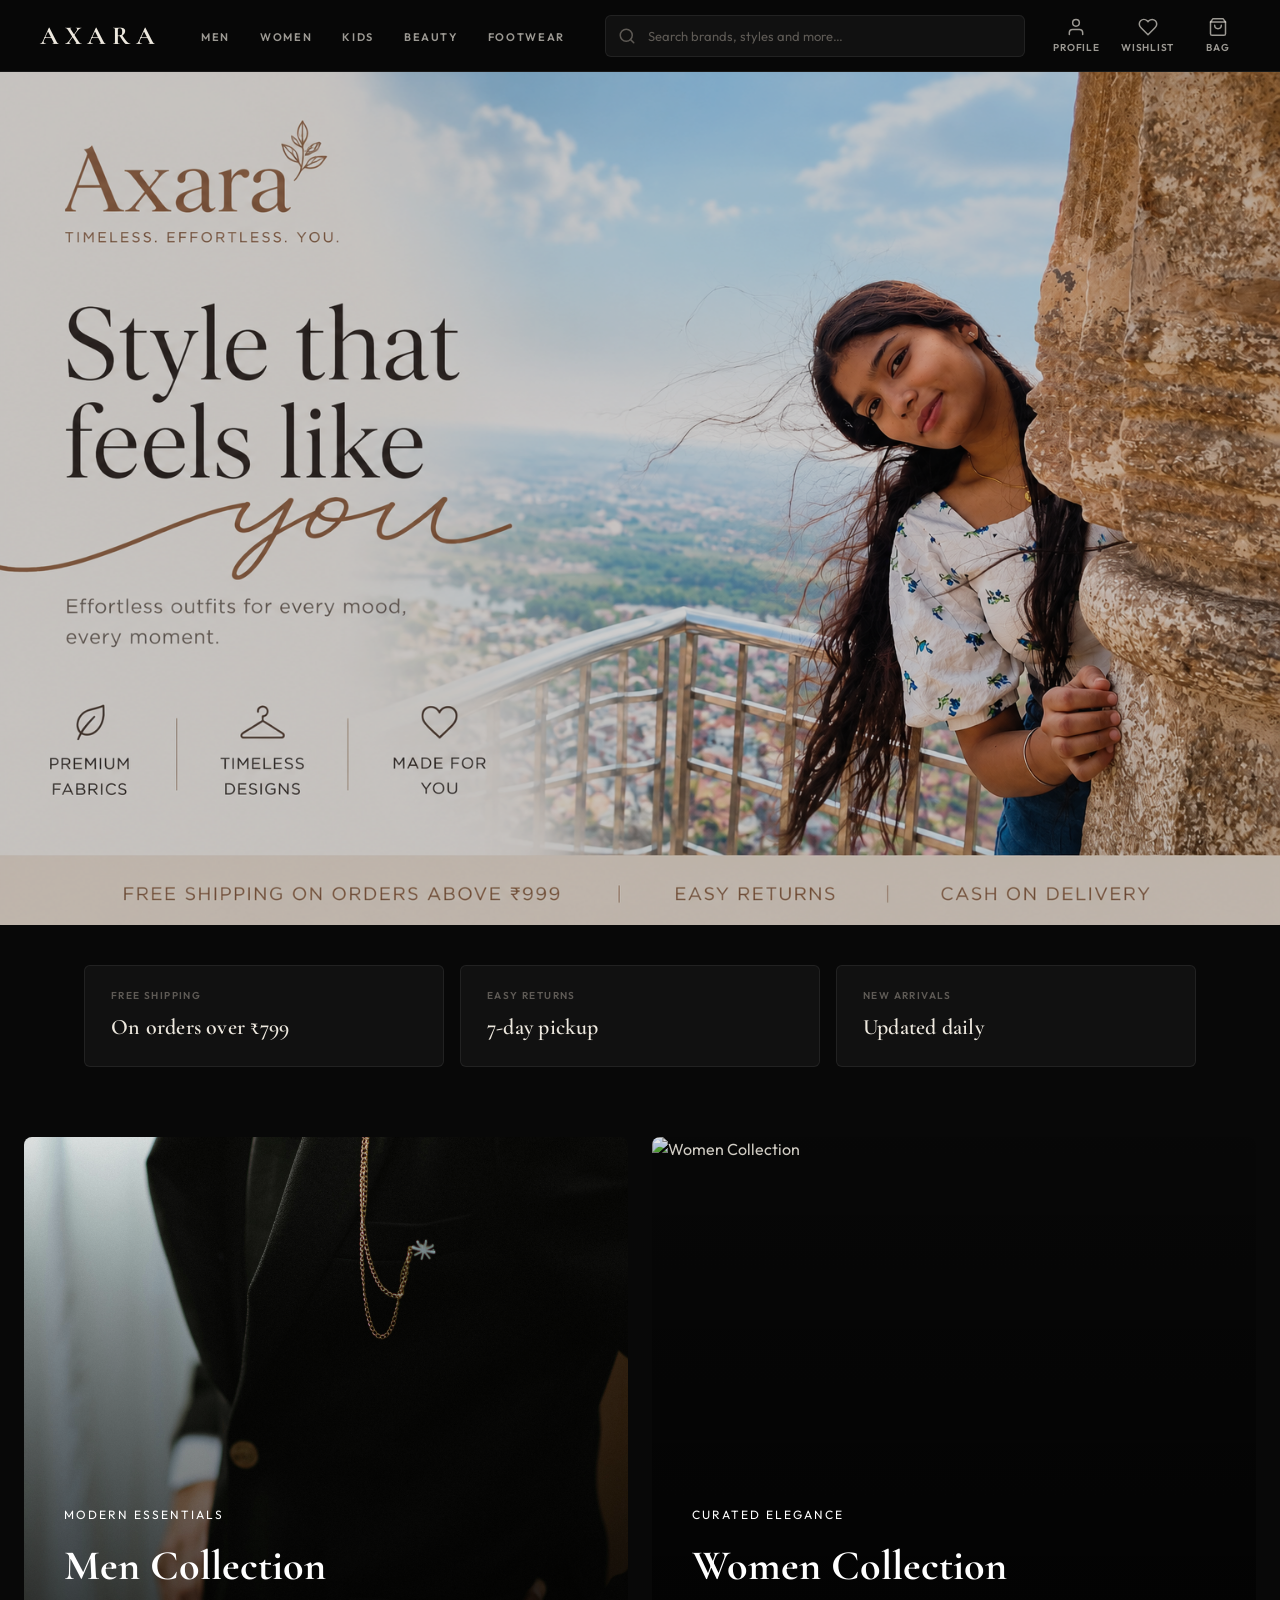
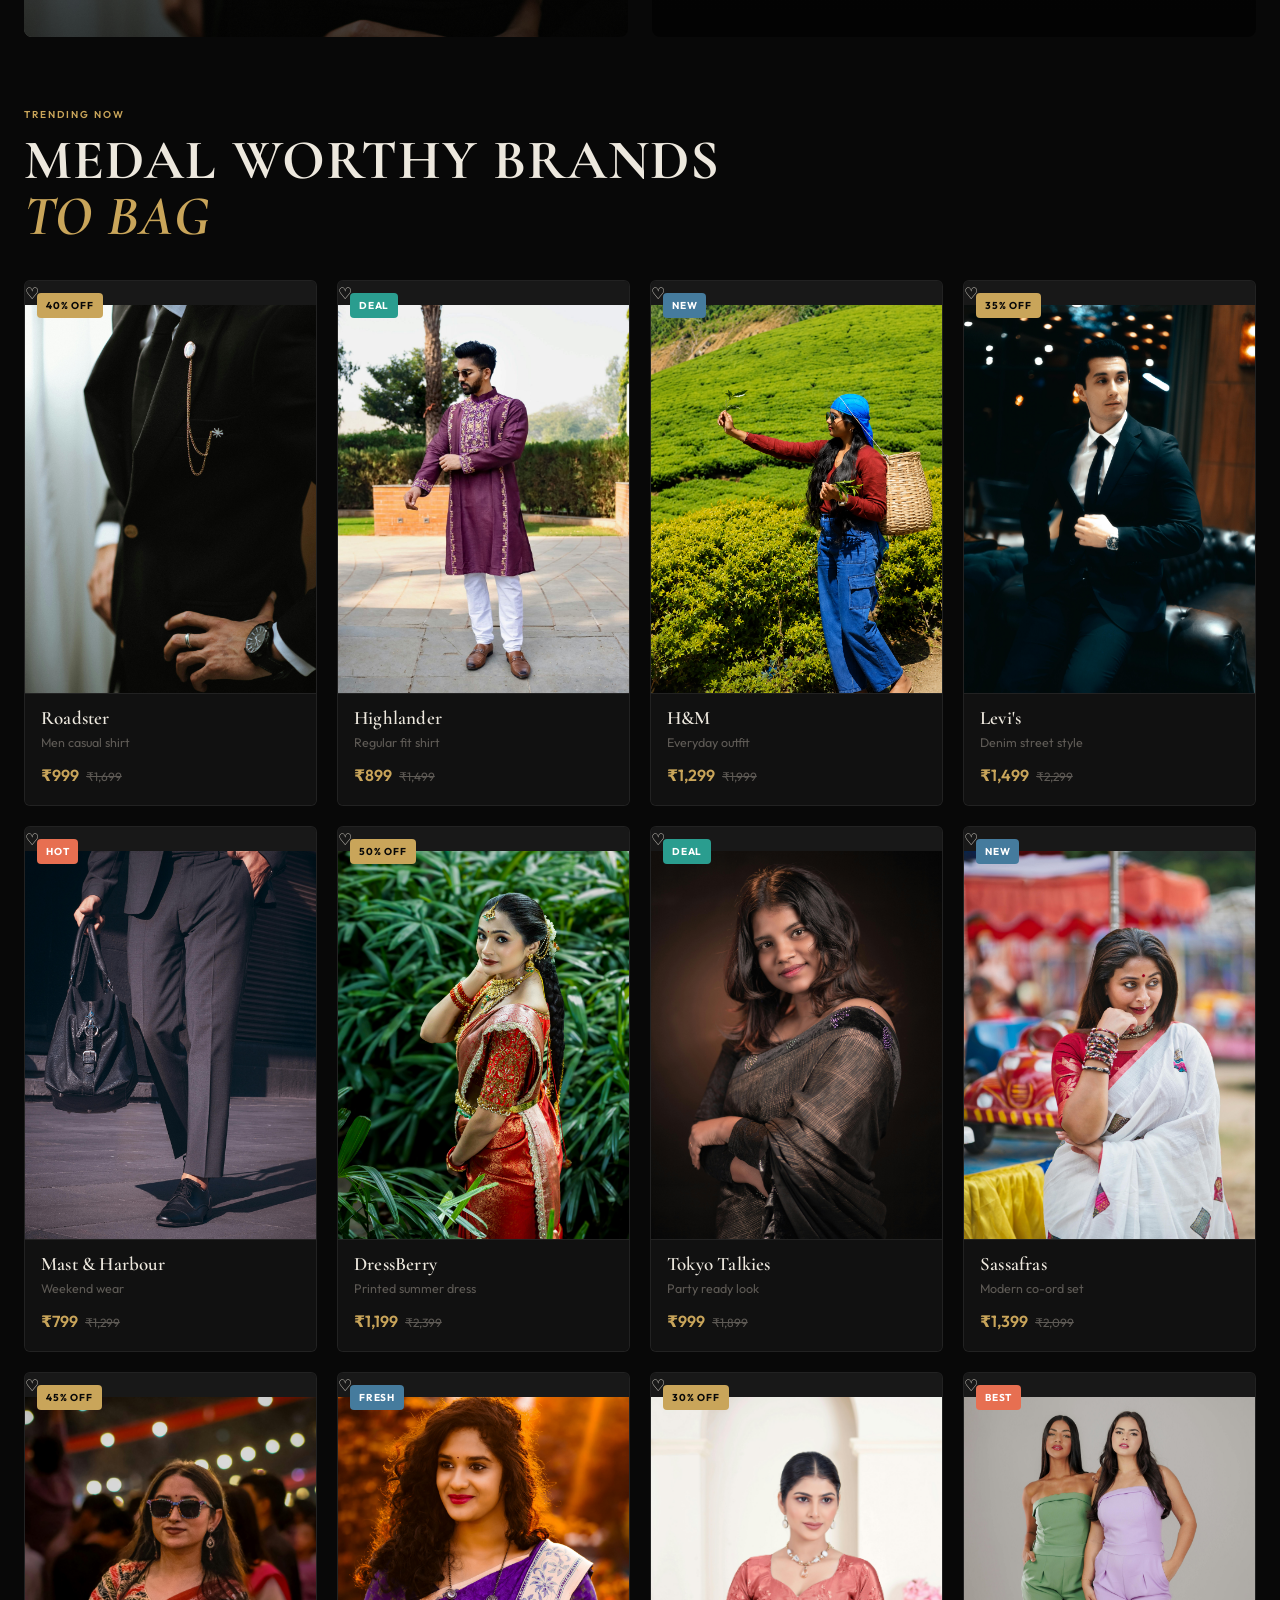
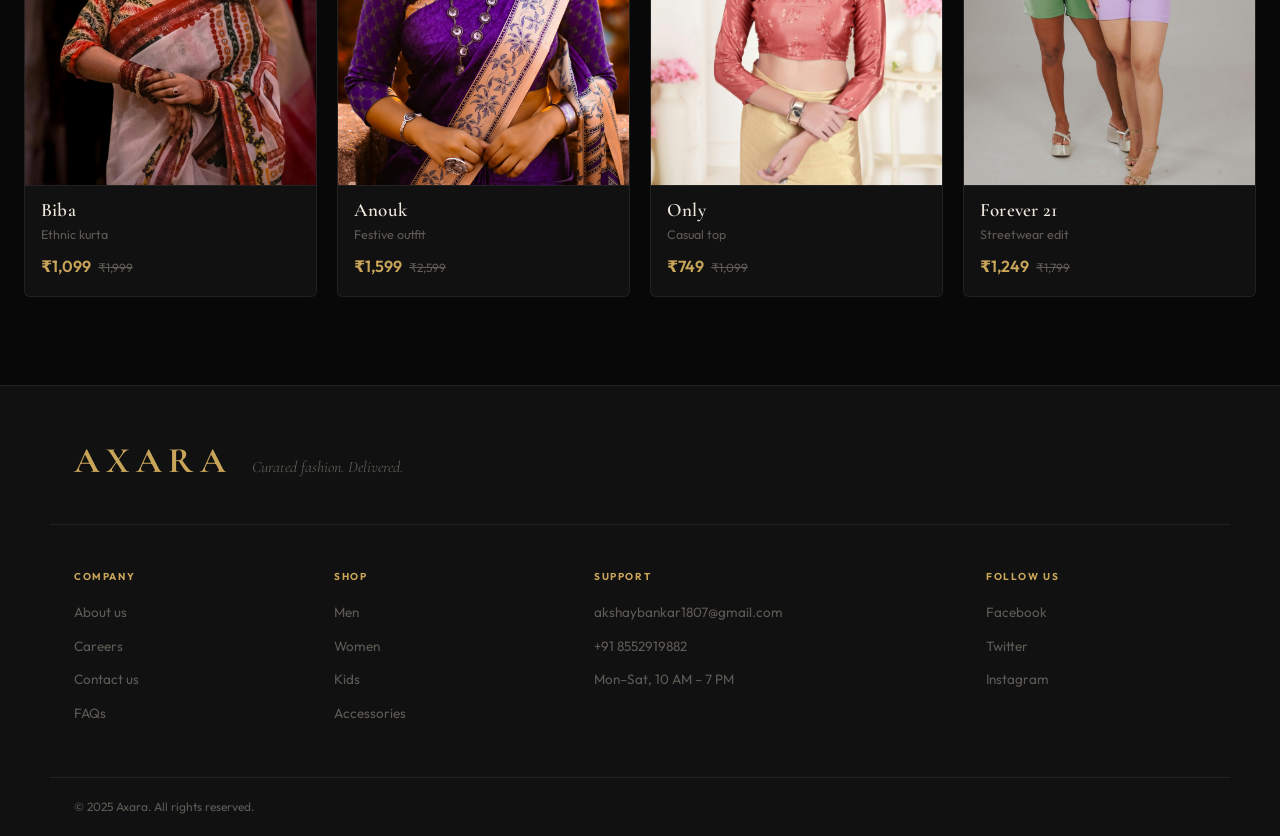
==== index.html @ 0bd146e3 "Add wishlist icon to product cards" ====
<!DOCTYPE html>
<html lang="en">
<head>
    <meta charset="UTF-8">
    <meta name="viewport" content="width=device-width, initial-scale=1.0">
    <title>Axara | Online Fashion Store</title>
    <link rel="preconnect" href="https://fonts.googleapis.com">
    <link rel="preconnect" href="https://fonts.gstatic.com" crossorigin>
    <link href="https://fonts.googleapis.com/css2?family=Cormorant+Garamond:ital,wght@0,400;0,600;0,700;1,400&family=Outfit:wght@300;400;500;600;700&display=swap" rel="stylesheet">
    <link rel="stylesheet" href="style.css">
</head>
<body>

    <header class="site-header">
        <a class="logo-link" href="#" aria-label="Axara home">
            <span class="logo-text">AXARA</span>
        </a>

        <nav class="nav-bar" aria-label="Main navigation">
            <a href="#">Men</a>
            <a href="#">Women</a>
            <a href="#">Kids</a>
            <a href="#">Beauty</a>
            <a href="#">Footwear</a>
        </nav>

        <form class="search-bar" role="search">
            <svg class="search-icon" xmlns="http://www.w3.org/2000/svg" viewBox="0 0 24 24" fill="none" stroke="currentColor" stroke-width="2" stroke-linecap="round" stroke-linejoin="round"><circle cx="11" cy="11" r="8"/><path d="m21 21-4.35-4.35"/></svg>
            <input type="search" placeholder="Search brands, styles and more…" class="search-input" aria-label="Search products">
        </form>

        <div class="action-bar" aria-label="Account actions">
            <a class="action-container" href="#">
                <svg class="action-icon" xmlns="http://www.w3.org/2000/svg" viewBox="0 0 24 24" fill="none" stroke="currentColor" stroke-width="1.8" stroke-linecap="round" stroke-linejoin="round"><path d="M20 21v-2a4 4 0 0 0-4-4H8a4 4 0 0 0-4 4v2"/><circle cx="12" cy="7" r="4"/></svg>
                <span class="action-name">Profile</span>
            </a>
            <a class="action-container" href="#">
                <svg class="action-icon" xmlns="http://www.w3.org/2000/svg" viewBox="0 0 24 24" fill="none" stroke="currentColor" stroke-width="1.8" stroke-linecap="round" stroke-linejoin="round"><path d="M20.84 4.61a5.5 5.5 0 0 0-7.78 0L12 5.67l-1.06-1.06a5.5 5.5 0 0 0-7.78 7.78l1.06 1.06L12 21.23l7.78-7.78 1.06-1.06a5.5 5.5 0 0 0 0-7.78z"/></svg>
                <span class="action-name">Wishlist</span>
            </a>
            <a class="action-container" href="#">
                <svg class="action-icon" xmlns="http://www.w3.org/2000/svg" viewBox="0 0 24 24" fill="none" stroke="currentColor" stroke-width="1.8" stroke-linecap="round" stroke-linejoin="round"><path d="M6 2 3 6v14a2 2 0 0 0 2 2h14a2 2 0 0 0 2-2V6l-3-4z"/><line x1="3" y1="6" x2="21" y2="6"/><path d="M16 10a4 4 0 0 1-8 0"/></svg>
                <span class="action-name">Bag</span>
            </a>
        </div>
    </header>

    <main>

        <section class="hero">
            <img class="banner-image" src="Assets/banner.png" alt="Axara fashion sale — new season arrivals">

        </section>

        <section class="category-strip" aria-label="Shopping highlights">
            <div class="strip-item">
                <span>Free shipping</span>
                <strong>On orders over ₹799</strong>
            </div>
            <div class="strip-item">
                <span>Easy returns</span>
                <strong>7-day pickup</strong>
            </div>
            <div class="strip-item">
                <span>New arrivals</span>
                <strong>Updated daily</strong>
            </div>
        </section>

        <section class="featured-categories">

            <div class="category-card">
                <img src="Assets/men/men-1.jpg" alt="Men Collection">

                <div class="category-content">
                    <p>Modern Essentials</p>
                    <h3>Men Collection</h3>
                </div>
            </div>

            <div class="category-card">
                <img src="Assets/women/women-10.jpg" alt="Women Collection">

                <div class="category-content">
                    <p>Curated Elegance</p>
                    <h3>Women Collection</h3>
                </div>
            </div>

        </section>
        <section class="products-section" id="products">
            <div class="section-title">
                <p class="eyebrow">Trending now</p>
                <h2>Medal Worthy Brands<br><em>To Bag</em></h2>
            </div>

            <div class="product-container">

                <article class="product-card">
                    <span class="discount-badge">40% off</span>
                    <div class="card-image-wrap">
                        <div class="wishlist-icon">
    ♡
</div>
                        <img src="Assets/men/men-1.jpg" alt="Roadster men's casual shirt">
                    </div>
                    <div class="card-overlay">
    <button>Add to Bag</button>
</div>
                    <div class="product-details">
                        <h3 class="product-brand">Roadster</h3>
                        <p class="product-name">Men casual shirt</p>
                        <p class="product-price">₹999 <span>₹1,699</span></p>
                    </div>
                </article>

                <article class="product-card">
                    <span class="discount-badge deal">Deal</span>
                    <div class="card-image-wrap">
                        <div class="wishlist-icon">
    ♡
</div>
                        <img src="Assets/men/men-2.jpg" alt="Highlander men's regular fit shirt">
                    </div>
                    <div class="card-overlay">
    <button>Add to Bag</button>
</div>
                    <div class="product-details">
                        <h3 class="product-brand">Highlander</h3>
                        <p class="product-name">Regular fit shirt</p>
                        <p class="product-price">₹899 <span>₹1,499</span></p>
                    </div>
                </article>

                <article class="product-card">
                    <span class="discount-badge new">New</span>
                    <div class="card-image-wrap">
                        <div class="wishlist-icon">
    ♡
</div>
                        <img src="Assets/women/my-women.png" alt="H&M women's everyday outfit">
                    </div>
                    <div class="card-overlay">
    <button>Add to Bag</button>
</div>
                    <div class="product-details">
                        <h3 class="product-brand">H&amp;M</h3>
                        <p class="product-name">Everyday outfit</p>
                        <p class="product-price">₹1,299 <span>₹1,999</span></p>
                    </div>
                </article>

                <article class="product-card">
                    <span class="discount-badge">35% off</span>
                    <div class="card-image-wrap">
                        <div class="wishlist-icon">
    ♡
</div>
                        <img src="Assets/men/men-4.jpg" alt="Levis men's denim style">
                    </div>
                    <div class="card-overlay">
    <button>Add to Bag</button>
</div>
                    <div class="product-details">
                        <h3 class="product-brand">Levi's</h3>
                        <p class="product-name">Denim street style</p>
                        <p class="product-price">₹1,499 <span>₹2,299</span></p>
                    </div>
                </article>

                <article class="product-card">
                    <span class="discount-badge hot">Hot</span>
                    <div class="card-image-wrap">
                        <div class="wishlist-icon">
    ♡
</div>
                        <img src="Assets/men/men-5.jpg" alt="Mast and Harbour men's weekend wear">
                    </div>
                    <div class="card-overlay">
    <button>Add to Bag</button>
</div>
                    <div class="product-details">
                        <h3 class="product-brand">Mast &amp; Harbour</h3>
                        <p class="product-name">Weekend wear</p>
                        <p class="product-price">₹799 <span>₹1,299</span></p>
                    </div>
                </article>

                <article class="product-card">
                    <span class="discount-badge">50% off</span>
                    <div class="card-image-wrap">
                        <div class="wishlist-icon">
    ♡
</div>
                        <img src="Assets/women/women-1.jpg" alt="DressBerry women's printed dress">
                    </div>
                    <div class="card-overlay">
    <button>Add to Bag</button>
</div>
                    <div class="product-details">
                        <h3 class="product-brand">DressBerry</h3>
                        <p class="product-name">Printed summer dress</p>
                        <p class="product-price">₹1,199 <span>₹2,399</span></p>
                    </div>
                </article>

                <article class="product-card">
                    <span class="discount-badge deal">Deal</span>
                    <div class="card-image-wrap">
                        <div class="wishlist-icon">
    ♡
</div>
                        <img src="Assets/women/women-8.jpg" alt="Tokyo Talkies women's party look">
                    </div>
                    <div class="card-overlay">
    <button>Add to Bag</button>
</div>
                    <div class="product-details">
                        <h3 class="product-brand">Tokyo Talkies</h3>
                        <p class="product-name">Party ready look</p>
                        <p class="product-price">₹999 <span>₹1,899</span></p>
                    </div>
                </article>

                <article class="product-card">
                    <span class="discount-badge new">New</span>
                    <div class="card-image-wrap">
                        <div class="wishlist-icon">
    ♡
</div>
                        <img src="Assets/women/women-3.jpg" alt="Sassafras women's co-ord set">
                    </div>
                    <div class="card-overlay">
    <button>Add to Bag</button>
</div>
                    <div class="product-details">
                        <h3 class="product-brand">Sassafras</h3>
                        <p class="product-name">Modern co-ord set</p>
                        <p class="product-price">₹1,399 <span>₹2,099</span></p>
                    </div>
                </article>

                <article class="product-card">
                    <span class="discount-badge">45% off</span>
                    <div class="card-image-wrap">
                        <div class="wishlist-icon">
    ♡
</div>
                        <img src="Assets/women/women-4.jpg" alt="Biba women's ethnic kurta">
                    </div>
                    <div class="card-overlay">
    <button>Add to Bag</button>
</div>
                    <div class="product-details">
                        <h3 class="product-brand">Biba</h3>
                        <p class="product-name">Ethnic kurta</p>
                        <p class="product-price">₹1,099 <span>₹1,999</span></p>
                    </div>
                </article>

                <article class="product-card">
                    <span class="discount-badge new">Fresh</span>
                    <div class="card-image-wrap">
                        <div class="wishlist-icon">
    ♡
</div>
                        <img src="Assets/women/women-5.jpg" alt="Anouk women's festive outfit">
                    </div>
                    <div class="card-overlay">
    <button>Add to Bag</button>
</div>
                    <div class="product-details">
                        <h3 class="product-brand">Anouk</h3>
                        <p class="product-name">Festive outfit</p>
                        <p class="product-price">₹1,599 <span>₹2,599</span></p>
                    </div>
                </article>

                <article class="product-card">
                    <span class="discount-badge">30% off</span>
                    <div class="card-image-wrap">
                        <div class="wishlist-icon">
    ♡
</div>
                        <img src="Assets/women/women-6.jpg" alt="Only women's casual top">
                    </div>
                    <div class="card-overlay">
    <button>Add to Bag</button>
</div>
                    <div class="product-details">
                        <h3 class="product-brand">Only</h3>
                        <p class="product-name">Casual top</p>
                        <p class="product-price">₹749 <span>₹1,099</span></p>
                    </div>
                </article>

                <article class="product-card">
                    <span class="discount-badge hot">Best</span>
                    <div class="card-image-wrap">
                        <div class="wishlist-icon">
    ♡
</div>
                        <img src="Assets/women/women-7.jpg" alt="Forever 21 women's streetwear">
                    </div>
                    <div class="card-overlay">
    <button>Add to Bag</button>
</div>
                    <div class="product-details">
                        <h3 class="product-brand">Forever 21</h3>
                        <p class="product-name">Streetwear edit</p>
                        <p class="product-price">₹1,249 <span>₹1,799</span></p>
                    </div>
                </article>

            </div>
        </section>

    </main>

    <footer>
        <div class="footer-top">
            <span class="footer-brand">AXARA</span>
            <p>Curated fashion. Delivered.</p>
        </div>
        <div class="footer-container">
            <div class="footer-column">
                <h3>Company</h3>
                <a href="#">About us</a>
                <a href="#">Careers</a>
                <a href="#">Contact us</a>
                <a href="#">FAQs</a>
            </div>
            <div class="footer-column">
                <h3>Shop</h3>
                <a href="#">Men</a>
                <a href="#">Women</a>
                <a href="#">Kids</a>
                <a href="#">Accessories</a>
            </div>
            <div class="footer-column">
                <h3>Support</h3>
                <p>akshaybankar1807@gmail.com</p>
                <p>+91 8552919882</p>
                <p>Mon–Sat, 10 AM – 7 PM</p>
            </div>
            <div class="footer-column">
                <h3>Follow Us</h3>
                <a href="#">Facebook</a>
                <a href="#">Twitter</a>
                <a href="#">Instagram</a>
            </div>
        </div>
        <div class="footer-bottom">
            <p>© 2025 Axara. All rights reserved.</p>
        </div>
    </footer>

</body>
</html>
---- style.css ----
/* ── Fonts ─────────────────────────────────────── */
@import url('https://fonts.googleapis.com/css2?family=Cormorant+Garamond:ital,wght@0,400;0,600;0,700;1,400;1,600&family=Outfit:wght@300;400;500;600;700&display=swap');

/* ── Reset ─────────────────────────────────────── */
*, *::before, *::after {
    margin: 0;
    padding: 0;
    box-sizing: border-box;
}

html { scroll-behavior: smooth; }

/* ── Design Tokens ─────────────────────────────── */
:root {
    --bg:           #080808;
    --surface:      #111111;
    --surface-2:    #181818;
    --surface-3:    #222222;
    --border:       rgba(255, 255, 255, 0.07);
    --border-hover: rgba(201, 165, 90, 0.38);

    --gold:         #c9a55a;
    --gold-light:   #dfc07e;
    --gold-bg:      rgba(201, 165, 90, 0.10);

    --cream:        #ede8de;
    --cream-dim:    rgba(237, 232, 222, 0.65);
    --muted:        #5e5a55;

    --accent:       #e8365d;
    --accent-deal:  #2a9d8f;
    --accent-new:   #457b9d;
    --accent-hot:   #e76f51;

    --radius:       6px;
    --radius-sm:    4px;
    --tx:           0.28s cubic-bezier(0.4, 0, 0.2, 1);
    --tx-slow:      0.5s cubic-bezier(0.4, 0, 0.2, 1);

    --ff-display:   'Cormorant Garamond', Georgia, serif;
    --ff-body:      'Outfit', system-ui, sans-serif;
}

/* ── Base ──────────────────────────────────────── */
body {
    font-family: var(--ff-body);
    background: var(--bg);
    color: var(--cream);
    line-height: 1.5;
    -webkit-font-smoothing: antialiased;
    -moz-osx-font-smoothing: grayscale;
}

a {
    color: inherit;
    text-decoration: none;
}

img {
    display: block;
    max-width: 100%;
}

/* ── Header ────────────────────────────────────── */
.site-header {
    position: sticky;
    top: 0;
    z-index: 100;
    display: grid;
    grid-template-columns: auto minmax(300px, 1fr) minmax(240px, 420px) auto;
    align-items: center;
    gap: 28px;
    min-height: 72px;
    padding: 0 40px;
    background: rgba(8, 8, 8, 0.92);
    border-bottom: 1px solid var(--border);
    backdrop-filter: blur(16px);
    -webkit-backdrop-filter: blur(16px);
}

/* Logo — wordmark */
.logo-link {
    display: inline-flex;
    align-items: center;
    text-decoration: none;
}

.logo-text {
    font-family: var(--ff-display);
    font-size: 26px;
    font-weight: 700;
    letter-spacing: 0.22em;
    color: var(--cream);
    transition: color var(--tx);
}

.logo-link:hover .logo-text { color: var(--gold); }

/* Nav */
.nav-bar {
    display: flex;
    align-items: center;
    justify-content: center;
    gap: 30px;
}

.nav-bar a {
    position: relative;
    padding: 26px 0 22px;
    font-family: var(--ff-body);
    font-size: 11px;
    font-weight: 600;
    letter-spacing: 0.15em;
    text-transform: uppercase;
    color: var(--cream-dim);
    transition: color var(--tx);
}

.nav-bar a:hover { color: var(--cream); }

.nav-bar a::after {
    content: '';
    position: absolute;
    left: 0;
    right: 0;
    bottom: 0;
    height: 2px;
    background: var(--gold);
    border-radius: 2px;
    transform: scaleX(0);
    transform-origin: center;
    transition: transform var(--tx);
}

.nav-bar a:hover::after { transform: scaleX(1); }

/* Search */
.search-bar {
    display: flex;
    align-items: center;
    height: 42px;
    background: var(--surface);
    border: 1px solid var(--border);
    border-radius: var(--radius);
    transition: border-color var(--tx), background var(--tx);
    overflow: hidden;
}

.search-bar:focus-within {
    border-color: var(--gold);
    background: var(--surface-2);
}

.search-icon {
    width: 42px;
    height: 42px;
    padding: 12px;
    color: var(--muted);
    flex-shrink: 0;
    transition: color var(--tx);
}

.search-bar:focus-within .search-icon { color: var(--gold); }

.search-input {
    flex: 1;
    min-width: 0;
    height: 100%;
    border: 0;
    outline: 0;
    background: transparent;
    color: var(--cream);
    font-family: var(--ff-body);
    font-size: 13px;
    font-weight: 400;
    padding-right: 14px;
}

.search-input::placeholder { color: var(--muted); }

/* Action bar */
.action-bar {
    display: flex;
    align-items: center;
    gap: 22px;
}

.action-container {
    display: flex;
    flex-direction: column;
    align-items: center;
    gap: 3px;
    font-size: 10px;
    font-weight: 600;
    letter-spacing: 0.07em;
    text-transform: uppercase;
    color: var(--cream-dim);
    transition: color var(--tx);
    cursor: pointer;
    min-width: 44px;
}

.action-container:hover { color: var(--gold); }

.action-icon {
    width: 20px;
    height: 20px;
    color: inherit;
    transition: color var(--tx);
    flex-shrink: 0;
}

/* ── Hero ──────────────────────────────────────── */
.hero {
    position: relative;
    min-height: 500px;
    overflow: hidden;
    background: var(--surface);
}

.banner-image {
    width: 100%;
    min-height: 500px;
    display: block;
    object-fit: cover;
    opacity: 0.8;
}

.hero-overlay {
    position: absolute;
    inset: 0;
    display: flex;
    flex-direction: column;
    justify-content: center;
    padding: 0 80px;
    background: linear-gradient(
        105deg,
        rgba(8, 8, 8, 0.72) 0%,
        rgba(8, 8, 8, 0.35) 55%,
        transparent 100%
    );
}

.hero-eyebrow {
    font-size: 11px;
    font-weight: 600;
    letter-spacing: 0.22em;
    text-transform: uppercase;
    color: var(--gold);
    margin-bottom: 14px;
}

.hero-title {
    font-family: var(--ff-display);
    font-size: clamp(52px, 8vw, 96px);
    font-weight: 700;
    font-style: italic;
    color: var(--cream);
    line-height: 0.95;
    letter-spacing: -0.01em;
    margin-bottom: 32px;
}

.hero-cta {
    display: inline-flex;
    align-items: center;
    gap: 10px;
    padding: 14px 28px;
    background: var(--gold);
    color: #080808;
    font-family: var(--ff-body);
    font-size: 11px;
    font-weight: 700;
    letter-spacing: 0.14em;
    text-transform: uppercase;
    border-radius: var(--radius-sm);
    width: fit-content;
    transition: background var(--tx), transform var(--tx);
}

.hero-cta:hover {
    background: var(--gold-light);
    transform: translateX(4px);
}

.hero-cta::after {
    content: '→';
    font-size: 14px;
}

/* ── Category Strip ─────────────────────────────── */
.category-strip {
    display: grid;
    grid-template-columns: repeat(3, 1fr);
    gap: 16px;
    max-width: 1160px;
    margin: 40px auto 0;
    padding: 0 24px;
}

.strip-item {
    padding: 22px 26px;
    background: var(--surface);
    border: 1px solid var(--border);
    border-radius: var(--radius);
    transition: border-color var(--tx), background var(--tx);
    cursor: default;
}

.strip-item:hover {
    border-color: var(--border-hover);
    background: var(--surface-2);
}

.category-strip span {
    display: block;
    font-size: 10px;
    font-weight: 600;
    letter-spacing: 0.14em;
    text-transform: uppercase;
    color: var(--muted);
    margin-bottom: 8px;
}

.category-strip strong {
    display: block;
    font-family: var(--ff-display);
    font-size: 22px;
    font-weight: 600;
    color: var(--cream);
    letter-spacing: 0.01em;
}

/* ── Products Section ───────────────────────────── */
.products-section {
    max-width: 1280px;
    margin: 64px auto 88px;
    padding: 0 24px;
}

.section-title { margin-bottom: 36px; }

.eyebrow {
    font-size: 10px;
    font-weight: 600;
    letter-spacing: 0.2em;
    text-transform: uppercase;
    color: var(--gold);
}

.section-title h2 {
    margin-top: 10px;
    font-family: var(--ff-display);
    font-size: clamp(34px, 4.5vw, 56px);
    font-weight: 700;
    color: var(--cream);
    letter-spacing: 0.02em;
    line-height: 1.0;
    text-transform: uppercase;
}

.section-title h2 em {
    font-style: italic;
    color: var(--gold);
}

/* ── Product Grid ───────────────────────────────── */
.product-container {
    display: grid;
    grid-template-columns: repeat(auto-fit, minmax(260px, 1fr));
    gap: 20px;
}

/* ── Product Card ───────────────────────────────── */
.product-card {
    position: relative;
    background: var(--surface);
    border: 1px solid var(--border);
    border-radius: var(--radius);
    overflow: hidden;
    cursor: pointer;
    transition: transform var(--tx), border-color var(--tx), box-shadow var(--tx);
    animation: cardReveal 0.55s ease both;
}

.product-card:nth-child(1)  { animation-delay: 0.04s; }
.product-card:nth-child(2)  { animation-delay: 0.09s; }
.product-card:nth-child(3)  { animation-delay: 0.14s; }
.product-card:nth-child(4)  { animation-delay: 0.19s; }
.product-card:nth-child(5)  { animation-delay: 0.24s; }
.product-card:nth-child(6)  { animation-delay: 0.29s; }
.product-card:nth-child(7)  { animation-delay: 0.34s; }
.product-card:nth-child(8)  { animation-delay: 0.39s; }
.product-card:nth-child(9)  { animation-delay: 0.44s; }
.product-card:nth-child(10) { animation-delay: 0.49s; }
.product-card:nth-child(11) { animation-delay: 0.54s; }
.product-card:nth-child(12) { animation-delay: 0.59s; }

@keyframes cardReveal {
    from { opacity: 0; transform: translateY(22px); }
    to   { opacity: 1; transform: translateY(0); }
}

.product-card:hover {
    transform: translateY(-7px);
    border-color: var(--border-hover);
    box-shadow:
        0 22px 52px rgba(0, 0, 0, 0.6),
        0 0 0 1px rgba(201, 165, 90, 0.14);
}

/* Image wrapper */
.card-image-wrap {
    overflow: hidden;
    background: var(--surface-2);
}

.product-card img {
    width: 100%;
    aspect-ratio: 3 / 4;
    object-fit: cover;
    display: block;
    background: var(--surface-2);
    transition: transform var(--tx-slow);
}

.product-card:hover img { transform: scale(1.05); }

/* Discount badge */
.discount-badge {
    position: absolute;
    top: 12px;
    left: 12px;
    z-index: 2;
    padding: 5px 9px;
    background: var(--gold);
    color: #080808;
    border-radius: var(--radius-sm);
    font-family: var(--ff-body);
    font-size: 10px;
    font-weight: 700;
    letter-spacing: 0.08em;
    text-transform: uppercase;
}

.discount-badge.deal { background: var(--accent-deal); color: #fff; }
.discount-badge.new  { background: var(--accent-new);  color: #fff; }
.discount-badge.hot  { background: var(--accent-hot);  color: #fff; }

/* Product details */
.product-details {
    padding: 14px 16px 18px;
    background: var(--surface);
    border-top: 1px solid var(--border);
}

.product-brand {
    font-family: var(--ff-display);
    font-size: 19px;
    font-weight: 600;
    color: var(--cream);
    letter-spacing: 0.01em;
    line-height: 1.1;
}

.product-name {
    margin-top: 4px;
    font-size: 12.5px;
    font-weight: 400;
    color: var(--muted);
    white-space: nowrap;
    overflow: hidden;
    text-overflow: ellipsis;
}

.product-price {
    margin-top: 11px;
    font-size: 16px;
    font-weight: 600;
    color: var(--gold);
    display: flex;
    align-items: baseline;
    gap: 7px;
}

.product-price span {
    font-size: 12px;
    font-weight: 400;
    color: var(--muted);
    text-decoration: line-through;
}

/* ── Footer ─────────────────────────────────────── */
footer {
    background: var(--surface);
    border-top: 1px solid var(--border);
}

.footer-top {
    max-width: 1180px;
    margin: 0 auto;
    padding: 48px 24px 0;
    display: flex;
    align-items: baseline;
    gap: 20px;
    border-bottom: 1px solid var(--border);
    padding-bottom: 36px;
}

.footer-brand {
    font-family: var(--ff-display);
    font-size: 36px;
    font-weight: 700;
    letter-spacing: 0.18em;
    color: var(--gold);
}

.footer-top p {
    font-size: 13px;
    color: var(--muted);
    font-style: italic;
    font-family: var(--ff-display);
    font-size: 16px;
}

.footer-container {
    display: grid;
    grid-template-columns: 1fr 1fr 1.6fr 1fr;
    gap: 40px;
    max-width: 1180px;
    margin: 0 auto;
    padding: 44px 24px 52px;
}

.footer-column {
    display: flex;
    flex-direction: column;
    gap: 12px;
}

.footer-column h3 {
    margin-bottom: 6px;
    font-family: var(--ff-body);
    font-size: 10px;
    font-weight: 700;
    letter-spacing: 0.16em;
    text-transform: uppercase;
    color: var(--gold);
}

.footer-column a,
.footer-column p {
    font-size: 13.5px;
    color: var(--muted);
    line-height: 1.6;
    transition: color var(--tx);
}

.footer-column a:hover { color: var(--cream); }

.footer-bottom {
    max-width: 1180px;
    margin: 0 auto;
    padding: 20px 24px;
    border-top: 1px solid var(--border);
    display: flex;
    align-items: center;
    justify-content: space-between;
}

.footer-bottom p {
    font-size: 12px;
    color: var(--muted);
}

/* ── Responsive ─────────────────────────────────── */
@media (max-width: 1100px) {
    .site-header {
        grid-template-columns: auto 1fr auto;
        gap: 16px;
        padding: 10px 24px;
    }

    .nav-bar {
        order: 4;
        grid-column: 1 / -1;
        justify-content: flex-start;
        gap: 22px;
        overflow-x: auto;
        padding-bottom: 6px;
        scrollbar-width: none;
    }

    .nav-bar::-webkit-scrollbar { display: none; }

    .nav-bar a {
        padding: 10px 0 14px;
        white-space: nowrap;
    }

    .search-bar { grid-column: 2; }

    .product-container {
        grid-template-columns: repeat(3, minmax(0, 1fr));
    }
}

@media (max-width: 760px) {
    .site-header {
        grid-template-columns: auto auto;
        min-height: auto;
        padding: 12px 16px;
    }

    .logo-text { font-size: 22px; }

    .search-bar {
        order: 3;
        grid-column: 1 / -1;
    }

    .action-bar {
        justify-content: flex-end;
        gap: 16px;
    }

    .hero, .banner-image { min-height: 420px; }

    .hero-overlay { padding: 0 32px; }

    .category-strip {
        grid-template-columns: 1fr;
        margin-top: 24px;
        padding: 0 16px;
    }

    .products-section {
        margin-top: 46px;
        padding: 0 16px;
    }

    .product-container {
        grid-template-columns: repeat(2, minmax(0, 1fr));
        gap: 14px 12px;
    }

    .footer-top { padding: 32px 16px 28px; flex-direction: column; gap: 6px; }
    .footer-container { grid-template-columns: 1fr 1fr; padding: 32px 16px; }
    .footer-bottom { padding: 16px; }
}

@media (max-width: 460px) {
    .action-name { display: none; }

    .hero-title { font-size: 48px; }

    .product-container {
        grid-template-columns: 1fr;
    }

    .footer-container {
        grid-template-columns: 1fr;
    }
}

.featured-categories{
    max-width: 1280px;
    margin: 70px auto;
    padding: 0 24px;

    display: grid;
    grid-template-columns: 1fr 1fr;
    gap: 24px;
}

.category-card{
    position: relative;
    overflow: hidden;
    border-radius: 8px;
    cursor: pointer;
}

.category-card img{
    width: 100%;
    height: 500px;
    object-fit: cover;

    transition: transform 0.5s ease;
}

.category-card::after{
    content: "";

    position: absolute;
    inset: 0;

    background:
    linear-gradient(
        to top,
        rgba(0,0,0,0.65),
        rgba(0,0,0,0.1)
    );
}

.category-card:hover img{
    transform: scale(1.05);
}

.category-content{
    position: absolute;
    bottom: 40px;
    left: 40px;
    z-index: 2;
    color: white;
}

.category-content p{
    font-size: 12px;
    letter-spacing: 2px;
    text-transform: uppercase;
}

.category-content h3{
    font-size: 42px;
    margin-top: 10px;

    font-family: var(--ff-display);
}

.card-overlay{
    position: absolute;
    left: 16px;
    right: 16px;
    bottom: 110px;

    opacity: 0;
    transform: translateY(20px);

    transition: 0.3s ease;
}

.product-card:hover .card-overlay{
    opacity: 1;
    transform: translateY(0);
}

.card-overlay button{
    width: 100%;

    padding: 12px;

    border: none;
    border-radius: 4px;

    background-color: var(--gold);
    color: black;

    font-weight: 600;
    cursor: pointer;
}
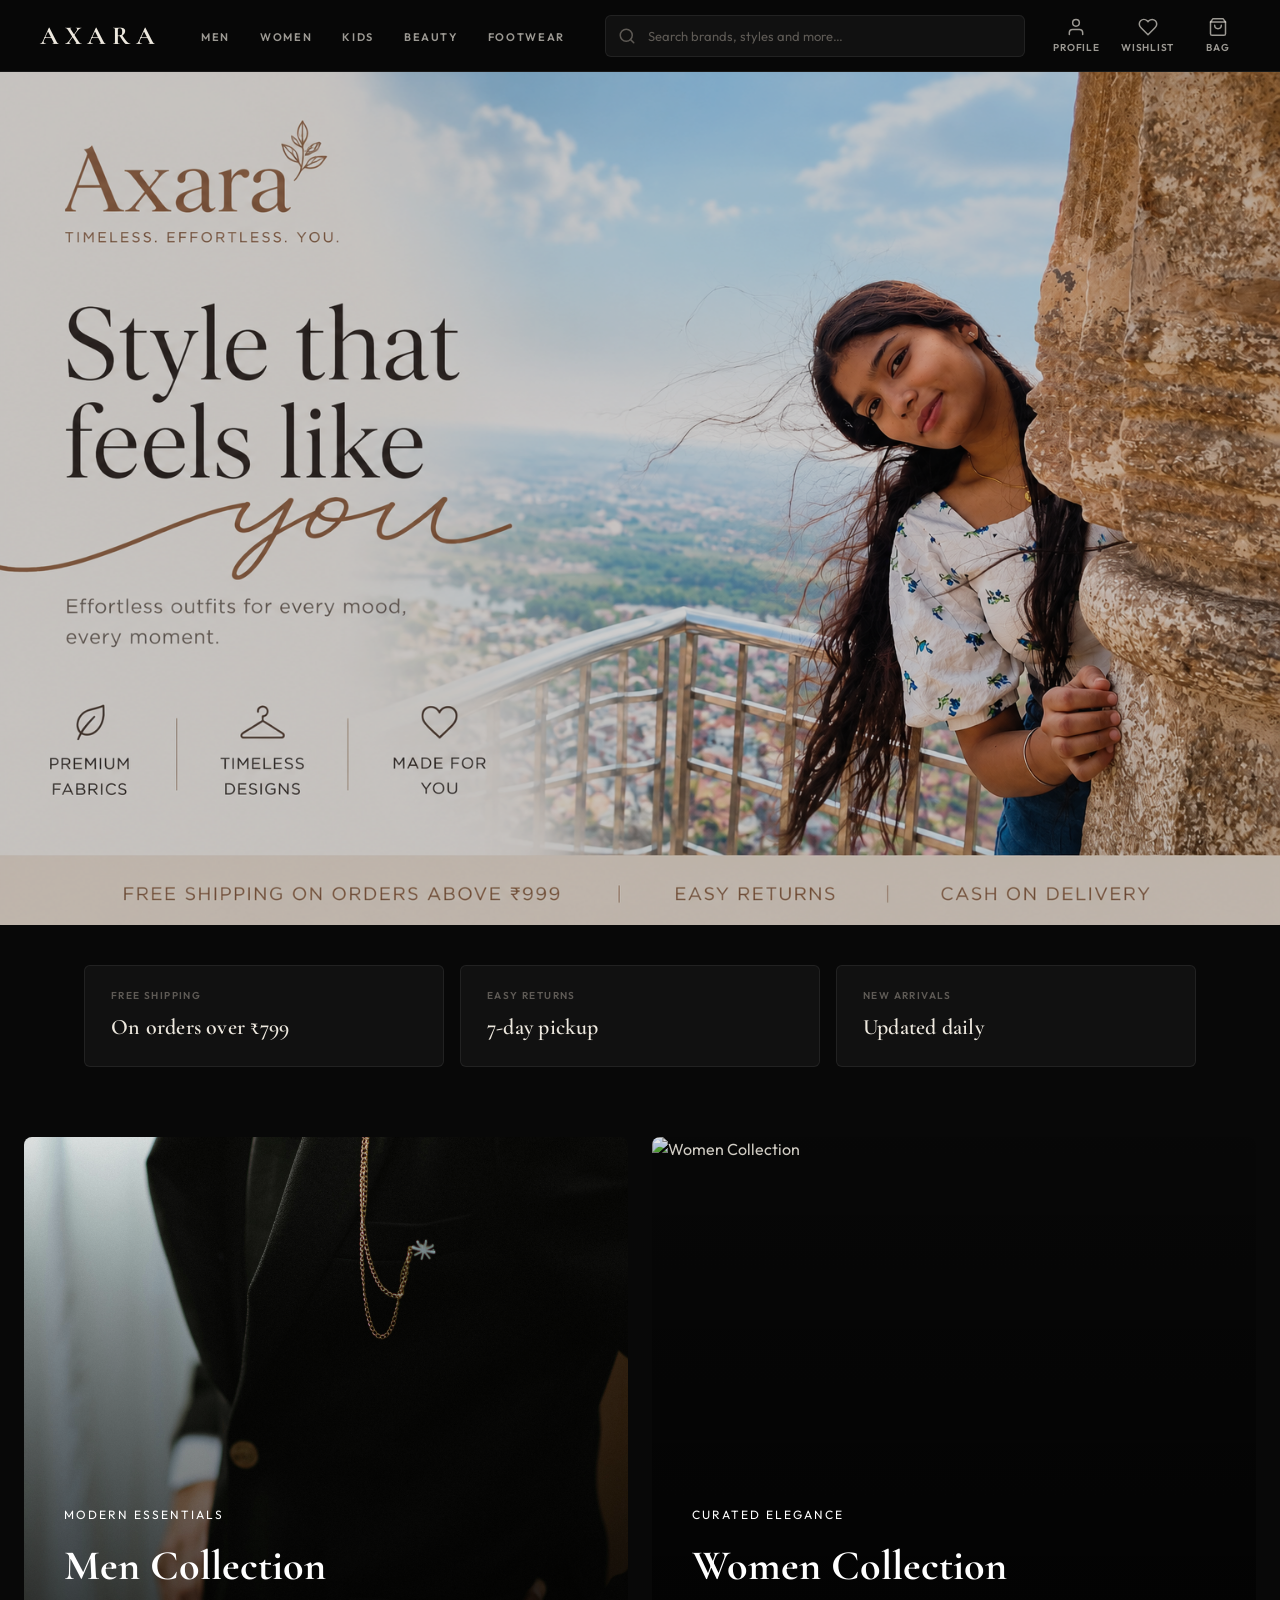
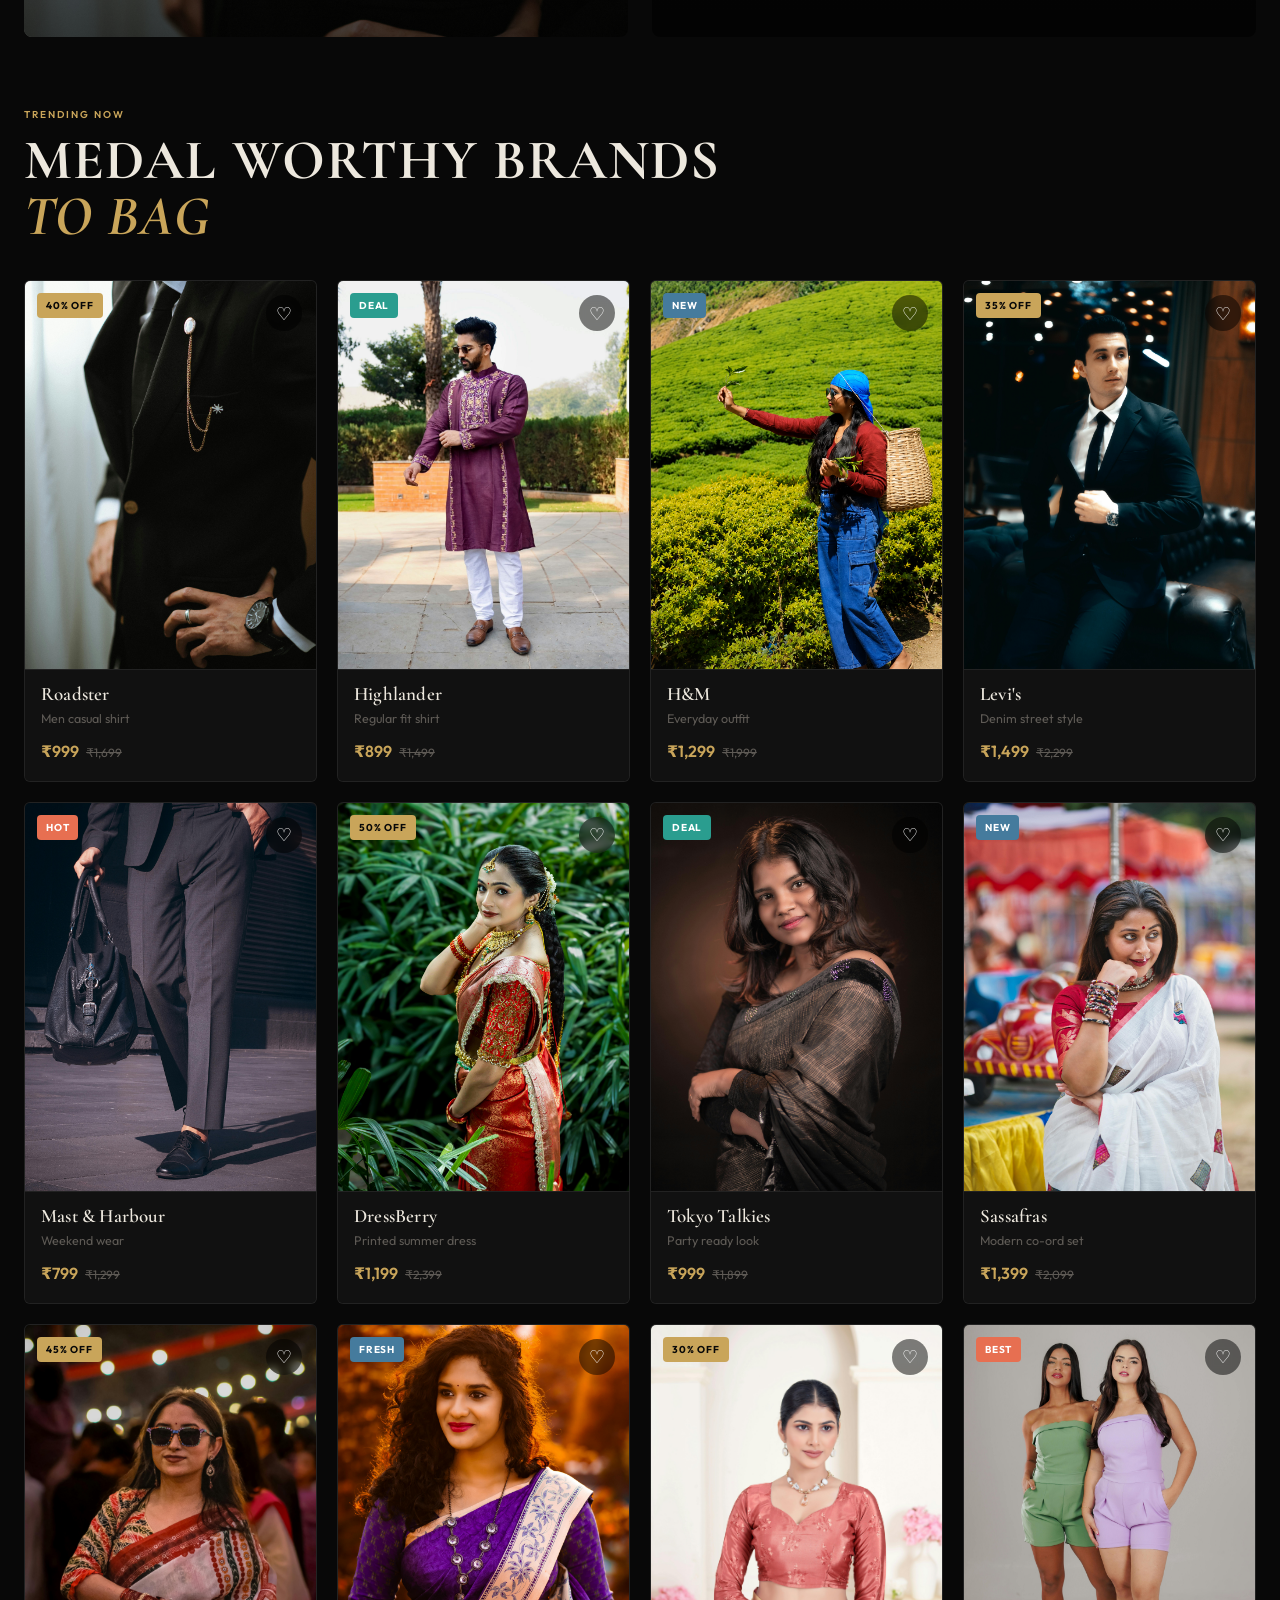
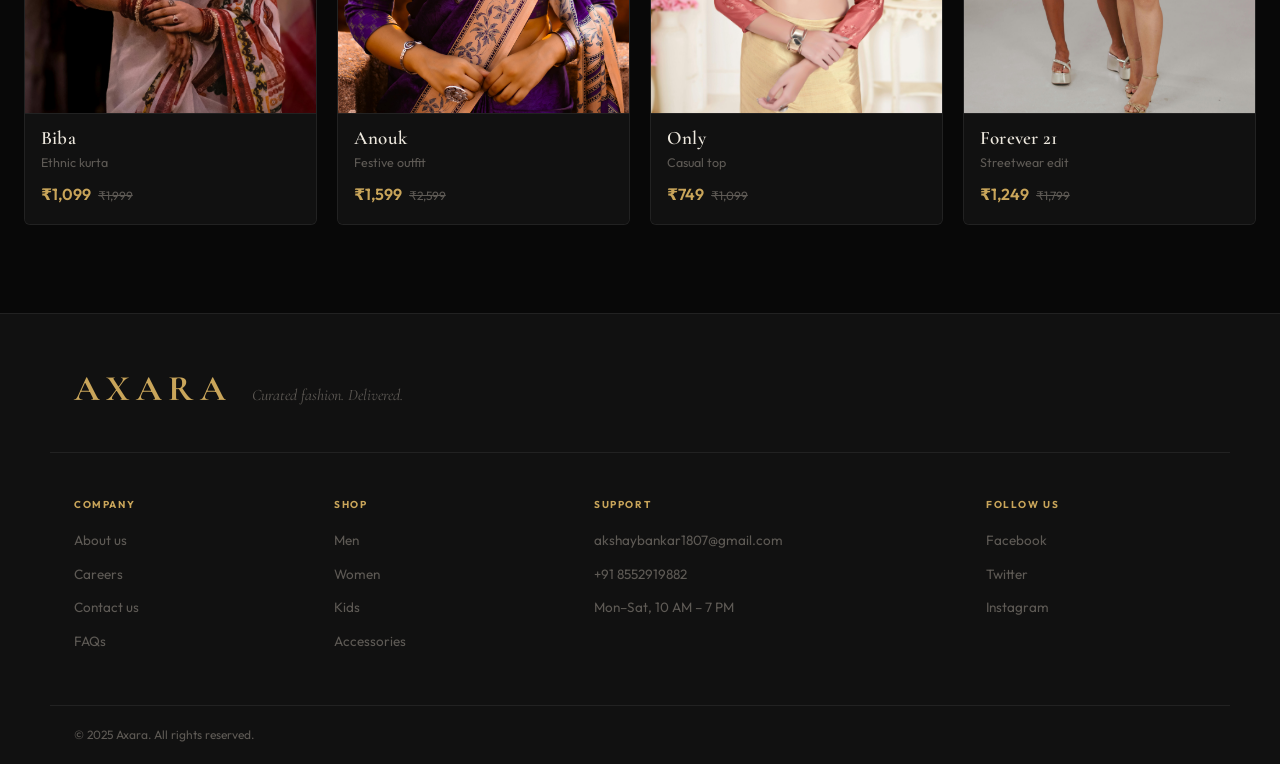
==== commit 89bd3a66: "Add HTML structure for Kids, Men, and Women pages with product listings and navigation" ====
--- a/index.html
+++ b/index.html
@@ -17,11 +17,11 @@
         </a>
 
         <nav class="nav-bar" aria-label="Main navigation">
-            <a href="#">Men</a>
-            <a href="#">Women</a>
-            <a href="#">Kids</a>
-            <a href="#">Beauty</a>
-            <a href="#">Footwear</a>
+            <a href="men.html">Men</a>
+            <a href="women.html">Women</a>
+            <a href="kids.html">Kids</a>
+            <a href="beauty.html">Beauty</a>
+            <a href="footwear.html">Footwear</a>
         </nav>
 
         <form class="search-bar" role="search">
--- a/style.css
+++ b/style.css
@@ -757,4 +757,34 @@
 
     font-weight: 600;
     cursor: pointer;
+}
+
+.wishlist-icon{
+    position: absolute;
+    top: 14px;
+    right: 14px;
+
+    width: 36px;
+    height: 36px;
+
+    display: flex;
+    align-items: center;
+    justify-content: center;
+
+    background: rgba(0,0,0,0.5);
+    backdrop-filter: blur(4px);
+
+    border-radius: 50%;
+
+    color: white;
+    font-size: 18px;
+
+    z-index: 3;
+
+    transition: 0.3s ease;
+}
+
+.wishlist-icon:hover{
+    background: var(--gold);
+    color: black;
 }
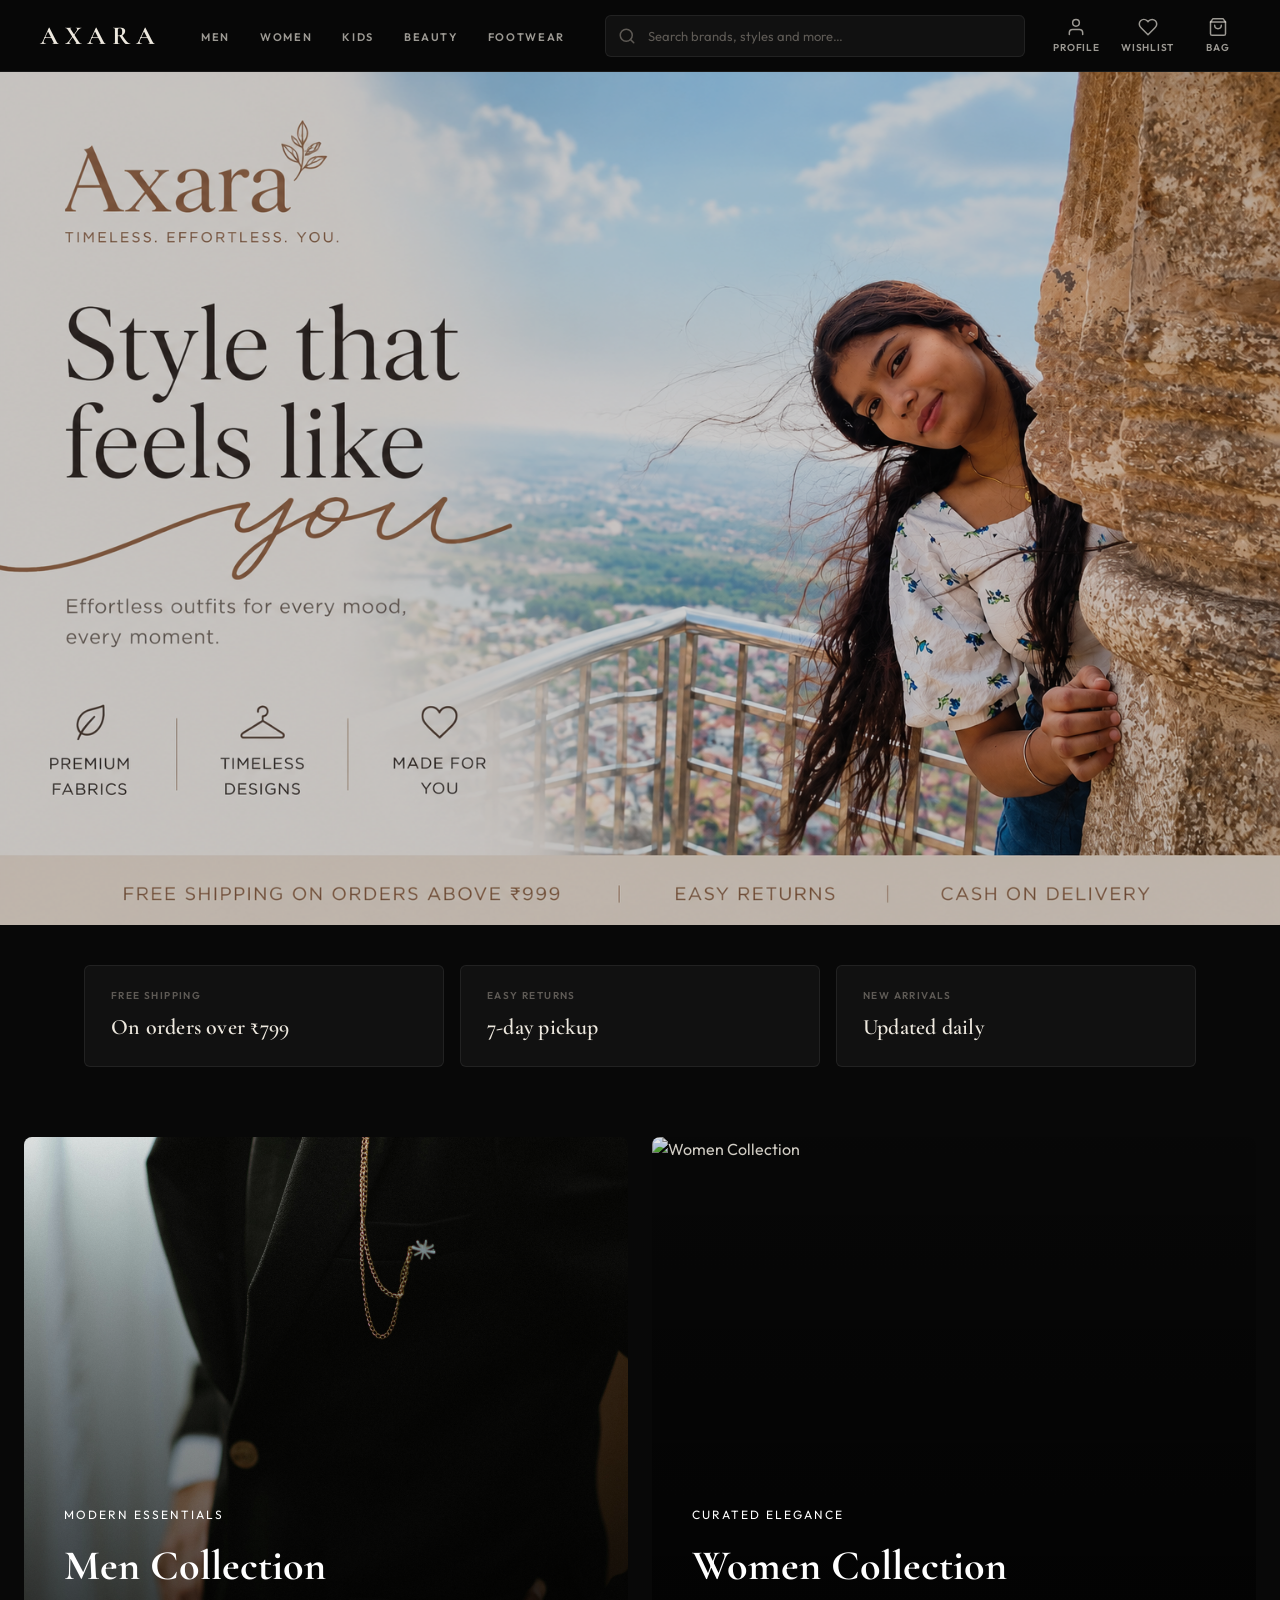
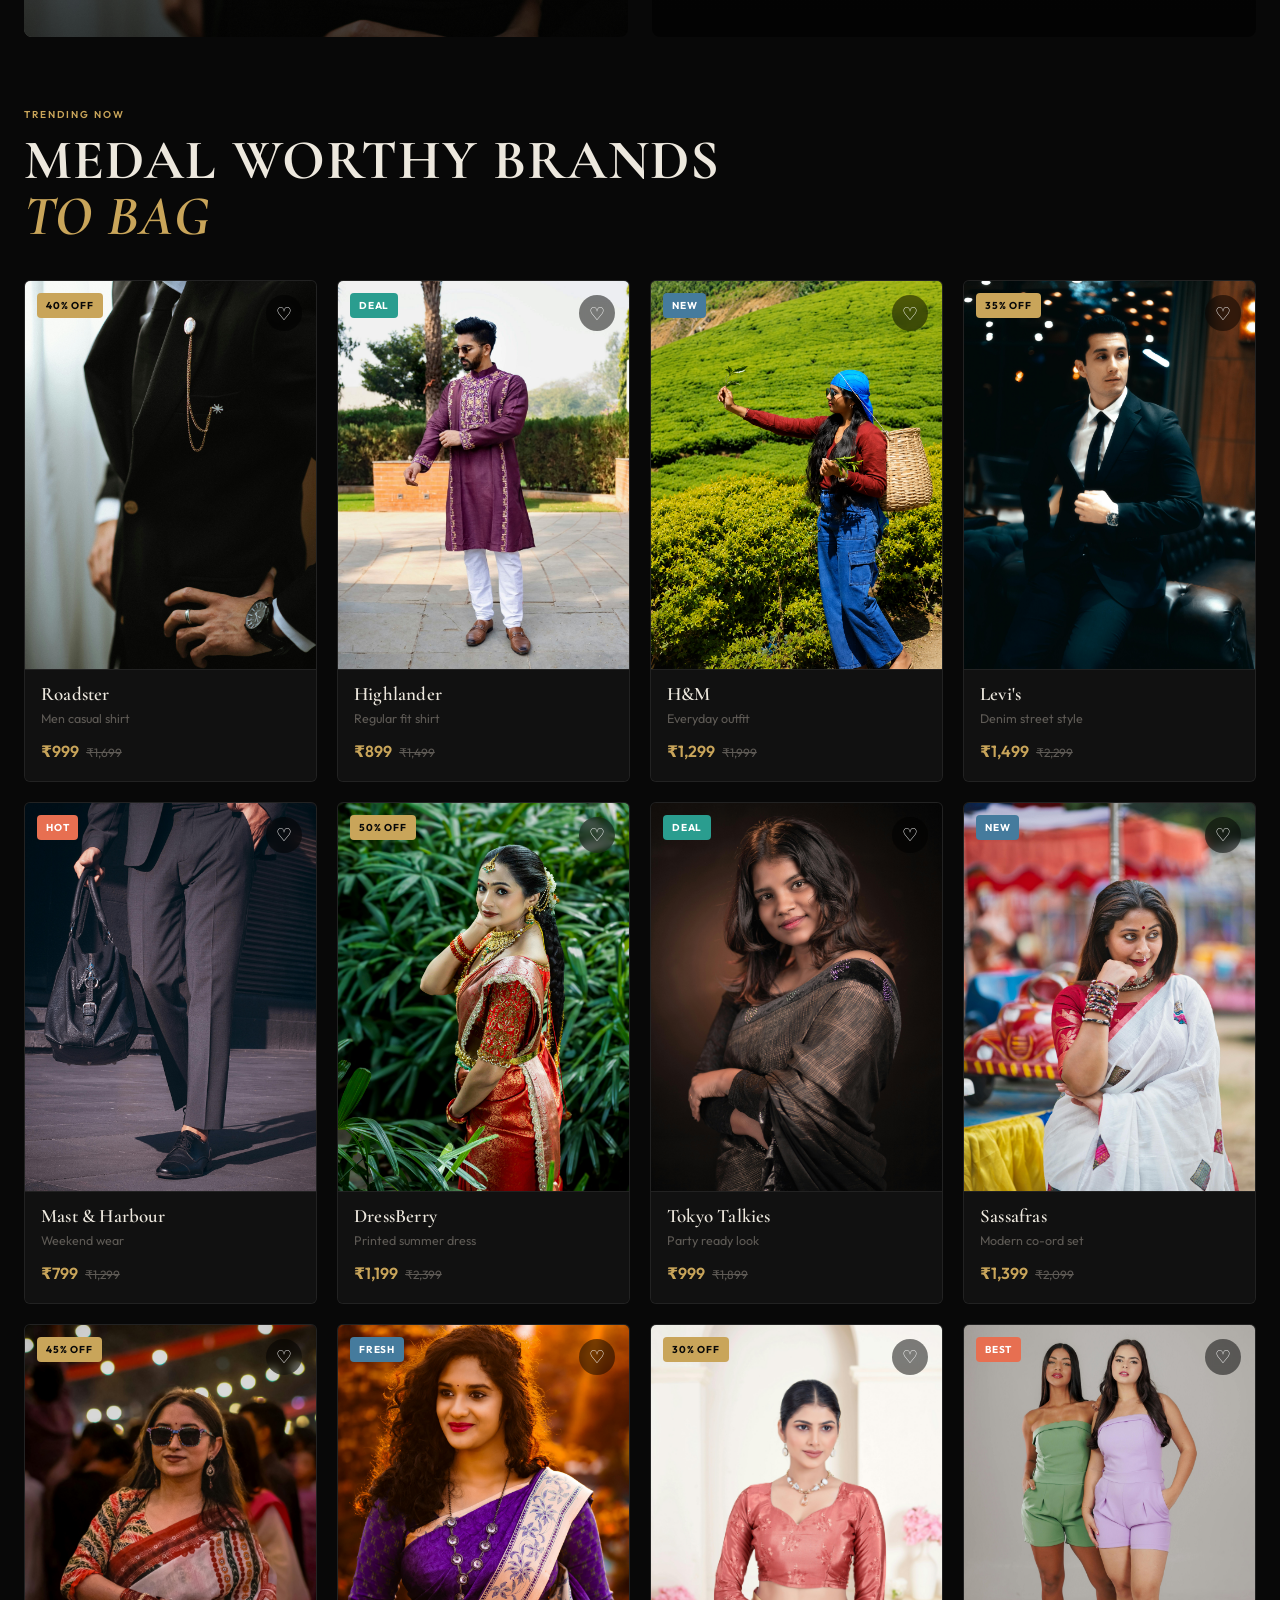
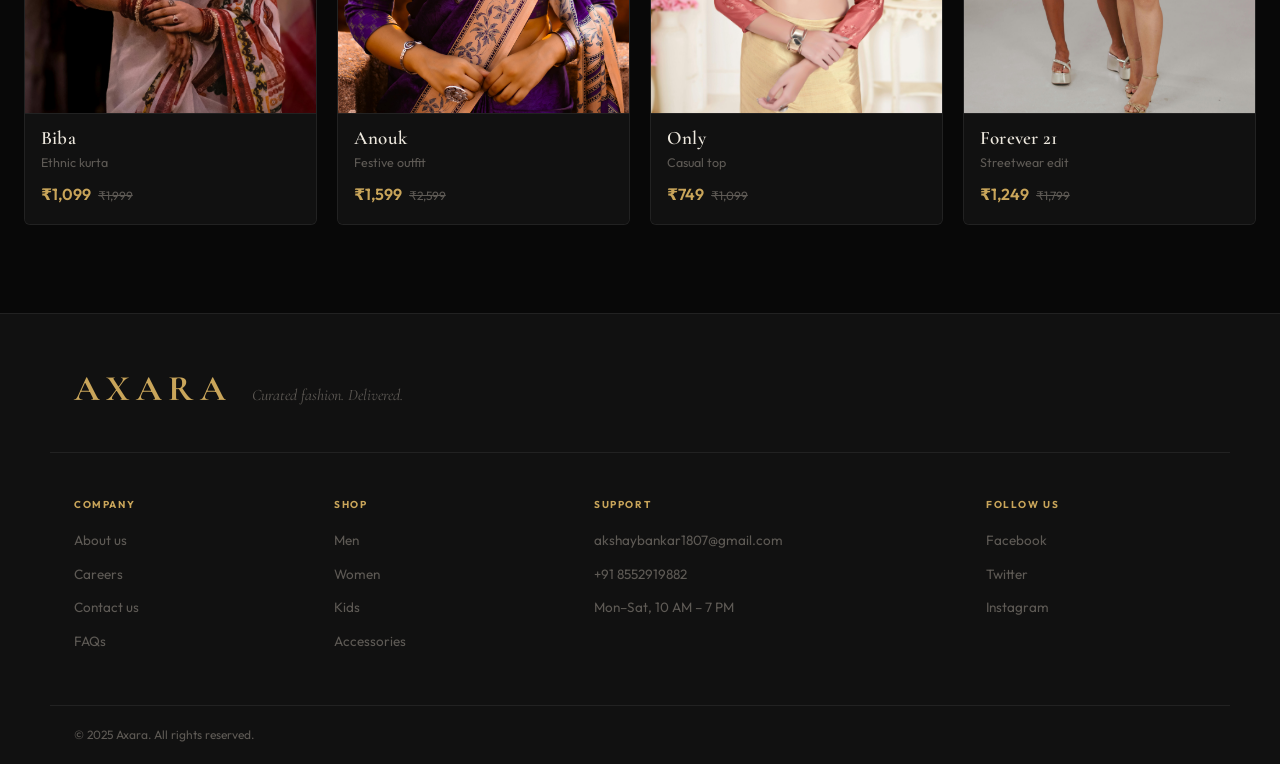
==== commit ffb50fda: "Add products.js script reference to index.html" ====
--- a/index.html
+++ b/index.html
@@ -354,6 +354,6 @@
             <p>© 2025 Axara. All rights reserved.</p>
         </div>
     </footer>
-
+<script src="products.js"></script>
 </body>
 </html>
--- a/style.css
+++ b/style.css
@@ -78,7 +78,6 @@
     -webkit-backdrop-filter: blur(16px);
 }
 
-/* Logo — wordmark */
 .logo-link {
     display: inline-flex;
     align-items: center;
@@ -96,7 +95,6 @@
 
 .logo-link:hover .logo-text { color: var(--gold); }
 
-/* Nav */
 .nav-bar {
     display: flex;
     align-items: center;
@@ -134,7 +132,6 @@
 
 .nav-bar a:hover::after { transform: scaleX(1); }
 
-/* Search */
 .search-bar {
     display: flex;
     align-items: center;
@@ -178,7 +175,6 @@
 
 .search-input::placeholder { color: var(--muted); }
 
-/* Action bar */
 .action-bar {
     display: flex;
     align-items: center;
@@ -329,6 +325,63 @@
     font-weight: 600;
     color: var(--cream);
     letter-spacing: 0.01em;
+}
+
+/* ── Featured Categories ────────────────────────── */
+.featured-categories {
+    max-width: 1280px;
+    margin: 70px auto;
+    padding: 0 24px;
+    display: grid;
+    grid-template-columns: 1fr 1fr;
+    gap: 24px;
+}
+
+.category-card {
+    position: relative;
+    overflow: hidden;
+    border-radius: 8px;
+    cursor: pointer;
+}
+
+.category-card img {
+    width: 100%;
+    height: 500px;
+    object-fit: cover;
+    transition: transform 0.5s ease;
+}
+
+.category-card::after {
+    content: "";
+    position: absolute;
+    inset: 0;
+    background: linear-gradient(
+        to top,
+        rgba(0,0,0,0.65),
+        rgba(0,0,0,0.1)
+    );
+}
+
+.category-card:hover img { transform: scale(1.05); }
+
+.category-content {
+    position: absolute;
+    bottom: 40px;
+    left: 40px;
+    z-index: 2;
+    color: white;
+}
+
+.category-content p {
+    font-size: 12px;
+    letter-spacing: 2px;
+    text-transform: uppercase;
+}
+
+.category-content h3 {
+    font-size: 42px;
+    margin-top: 10px;
+    font-family: var(--ff-display);
 }
 
 /* ── Products Section ───────────────────────────── */
@@ -409,7 +462,6 @@
         0 0 0 1px rgba(201, 165, 90, 0.14);
 }
 
-/* Image wrapper */
 .card-image-wrap {
     overflow: hidden;
     background: var(--surface-2);
@@ -426,7 +478,6 @@
 
 .product-card:hover img { transform: scale(1.05); }
 
-/* Discount badge */
 .discount-badge {
     position: absolute;
     top: 12px;
@@ -447,7 +498,6 @@
 .discount-badge.new  { background: var(--accent-new);  color: #fff; }
 .discount-badge.hot  { background: var(--accent-hot);  color: #fff; }
 
-/* Product details */
 .product-details {
     padding: 14px 16px 18px;
     background: var(--surface);
@@ -490,6 +540,55 @@
     text-decoration: line-through;
 }
 
+.card-overlay {
+    position: absolute;
+    left: 16px;
+    right: 16px;
+    bottom: 110px;
+    opacity: 0;
+    transform: translateY(20px);
+    transition: 0.3s ease;
+}
+
+.product-card:hover .card-overlay {
+    opacity: 1;
+    transform: translateY(0);
+}
+
+.card-overlay button {
+    width: 100%;
+    padding: 12px;
+    border: none;
+    border-radius: 4px;
+    background-color: var(--gold);
+    color: black;
+    font-weight: 600;
+    cursor: pointer;
+}
+
+.wishlist-icon {
+    position: absolute;
+    top: 14px;
+    right: 14px;
+    width: 36px;
+    height: 36px;
+    display: flex;
+    align-items: center;
+    justify-content: center;
+    background: rgba(0,0,0,0.5);
+    backdrop-filter: blur(4px);
+    border-radius: 50%;
+    color: white;
+    font-size: 18px;
+    z-index: 3;
+    transition: 0.3s ease;
+}
+
+.wishlist-icon:hover {
+    background: var(--gold);
+    color: black;
+}
+
 /* ── Footer ─────────────────────────────────────── */
 footer {
     background: var(--surface);
@@ -633,6 +732,10 @@
         margin-top: 24px;
         padding: 0 16px;
     }
+    
+    .featured-categories {
+        grid-template-columns: 1fr;
+    }
 
     .products-section {
         margin-top: 46px;
@@ -661,130 +764,4 @@
     .footer-container {
         grid-template-columns: 1fr;
     }
-}
-
-.featured-categories{
-    max-width: 1280px;
-    margin: 70px auto;
-    padding: 0 24px;
-
-    display: grid;
-    grid-template-columns: 1fr 1fr;
-    gap: 24px;
-}
-
-.category-card{
-    position: relative;
-    overflow: hidden;
-    border-radius: 8px;
-    cursor: pointer;
-}
-
-.category-card img{
-    width: 100%;
-    height: 500px;
-    object-fit: cover;
-
-    transition: transform 0.5s ease;
-}
-
-.category-card::after{
-    content: "";
-
-    position: absolute;
-    inset: 0;
-
-    background:
-    linear-gradient(
-        to top,
-        rgba(0,0,0,0.65),
-        rgba(0,0,0,0.1)
-    );
-}
-
-.category-card:hover img{
-    transform: scale(1.05);
-}
-
-.category-content{
-    position: absolute;
-    bottom: 40px;
-    left: 40px;
-    z-index: 2;
-    color: white;
-}
-
-.category-content p{
-    font-size: 12px;
-    letter-spacing: 2px;
-    text-transform: uppercase;
-}
-
-.category-content h3{
-    font-size: 42px;
-    margin-top: 10px;
-
-    font-family: var(--ff-display);
-}
-
-.card-overlay{
-    position: absolute;
-    left: 16px;
-    right: 16px;
-    bottom: 110px;
-
-    opacity: 0;
-    transform: translateY(20px);
-
-    transition: 0.3s ease;
-}
-
-.product-card:hover .card-overlay{
-    opacity: 1;
-    transform: translateY(0);
-}
-
-.card-overlay button{
-    width: 100%;
-
-    padding: 12px;
-
-    border: none;
-    border-radius: 4px;
-
-    background-color: var(--gold);
-    color: black;
-
-    font-weight: 600;
-    cursor: pointer;
-}
-
-.wishlist-icon{
-    position: absolute;
-    top: 14px;
-    right: 14px;
-
-    width: 36px;
-    height: 36px;
-
-    display: flex;
-    align-items: center;
-    justify-content: center;
-
-    background: rgba(0,0,0,0.5);
-    backdrop-filter: blur(4px);
-
-    border-radius: 50%;
-
-    color: white;
-    font-size: 18px;
-
-    z-index: 3;
-
-    transition: 0.3s ease;
-}
-
-.wishlist-icon:hover{
-    background: var(--gold);
-    color: black;
 }
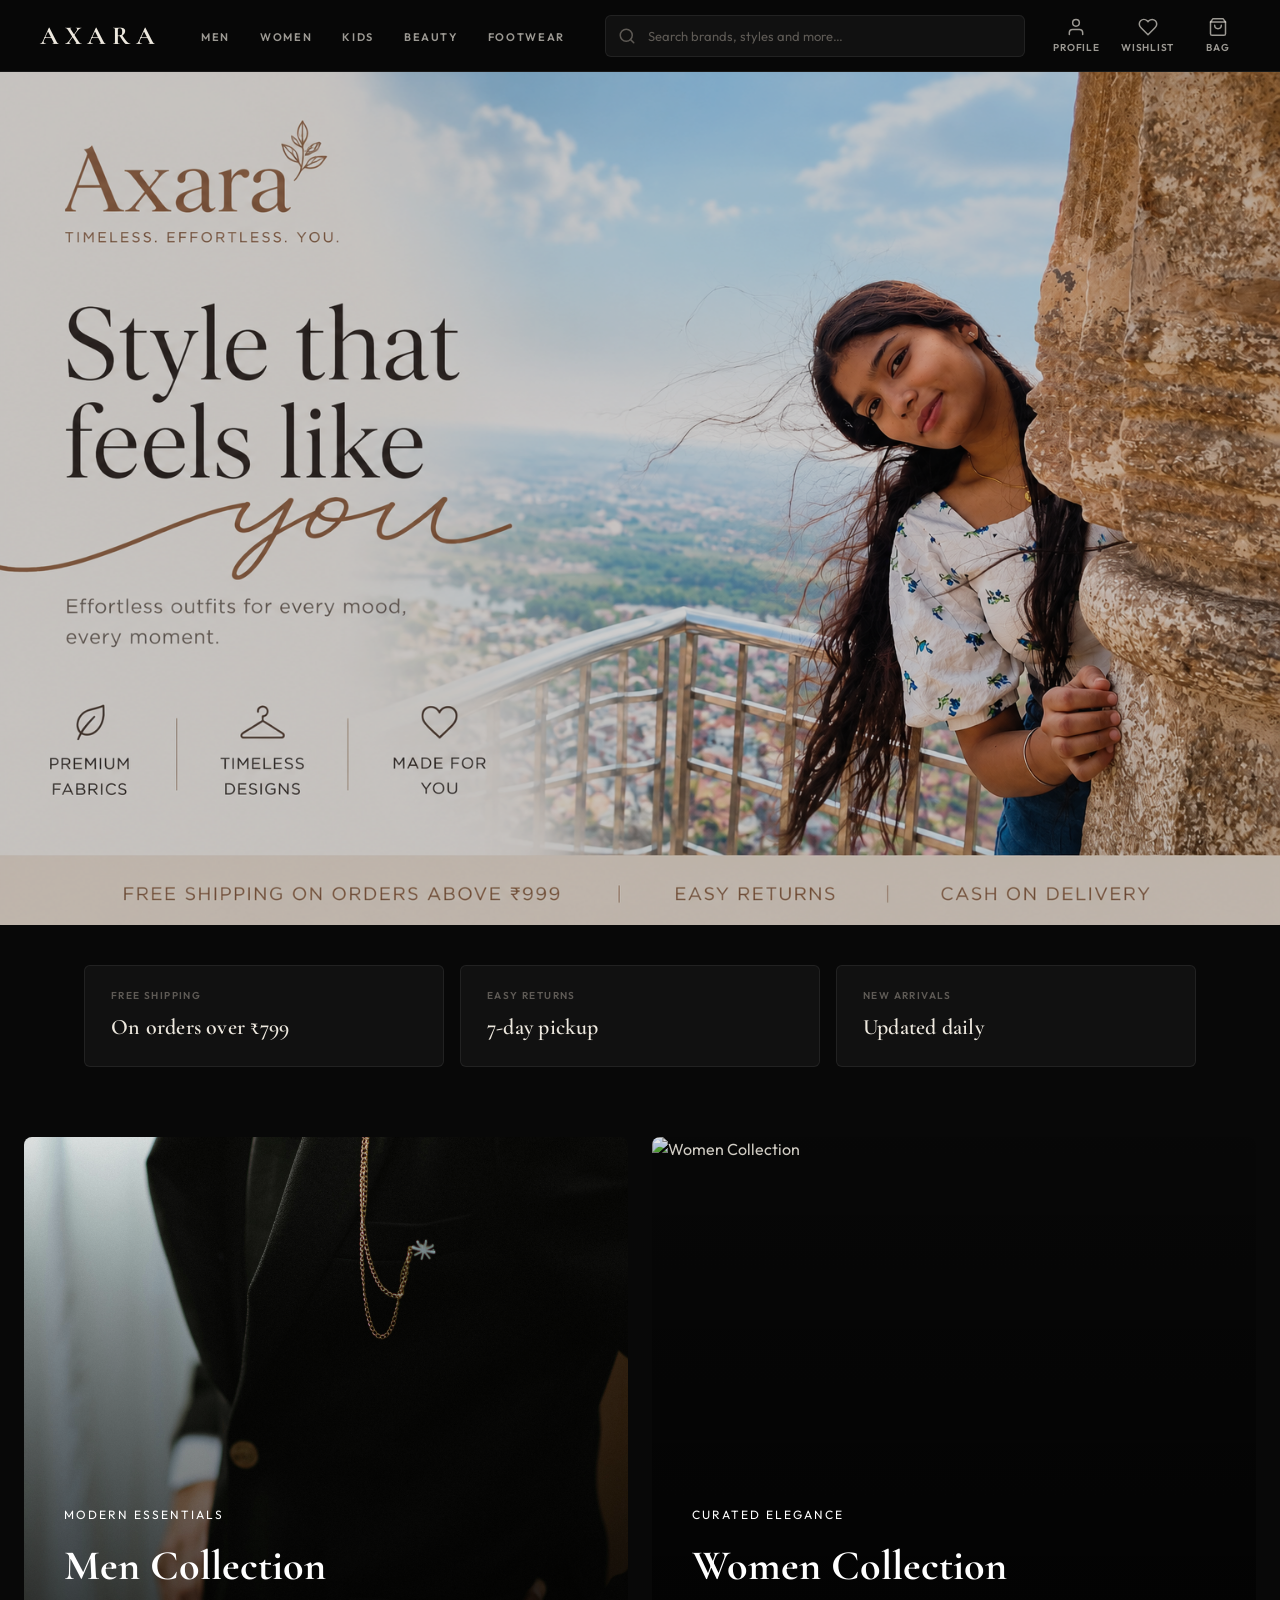
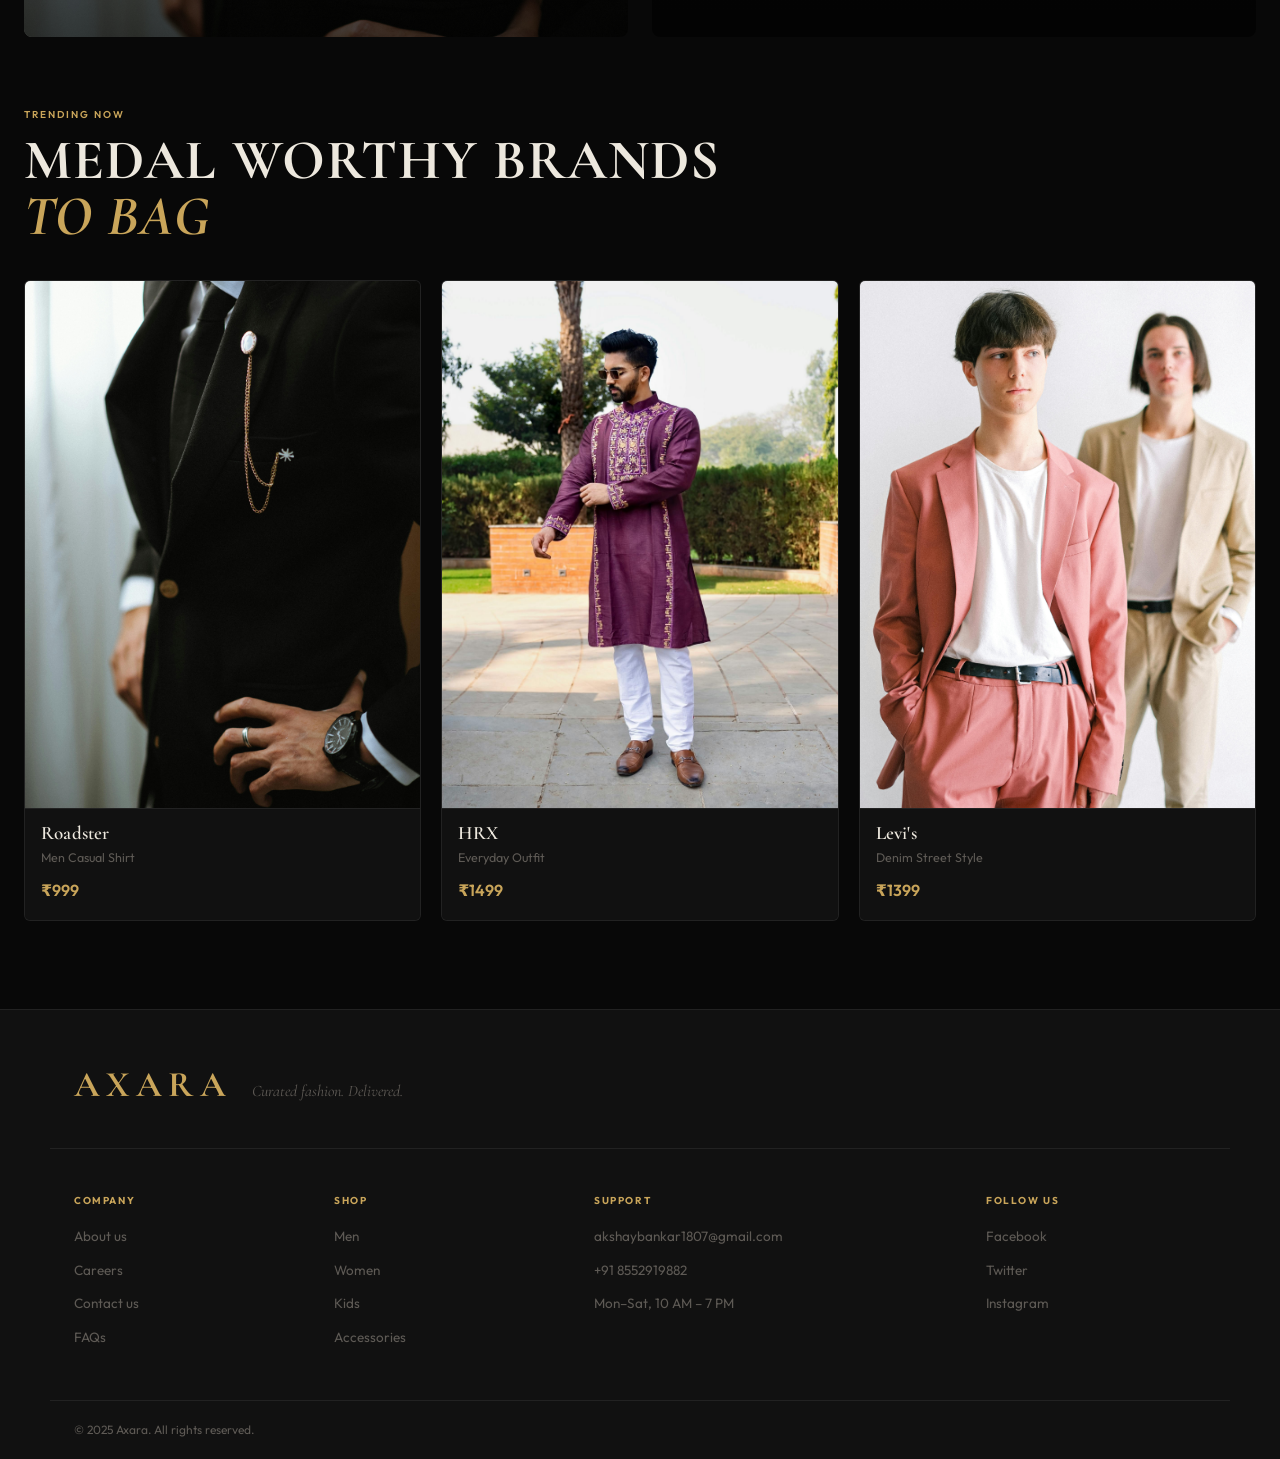
==== commit 64ad494c: "Remove old hardcoded product cards from HTML and bring them dynamically" ====
--- a/index.html
+++ b/index.html
@@ -94,223 +94,7 @@
                 <h2>Medal Worthy Brands<br><em>To Bag</em></h2>
             </div>
 
-            <div class="product-container">
-
-                <article class="product-card">
-                    <span class="discount-badge">40% off</span>
-                    <div class="card-image-wrap">
-                        <div class="wishlist-icon">
-    ♡
-</div>
-                        <img src="Assets/men/men-1.jpg" alt="Roadster men's casual shirt">
-                    </div>
-                    <div class="card-overlay">
-    <button>Add to Bag</button>
-</div>
-                    <div class="product-details">
-                        <h3 class="product-brand">Roadster</h3>
-                        <p class="product-name">Men casual shirt</p>
-                        <p class="product-price">₹999 <span>₹1,699</span></p>
-                    </div>
-                </article>
-
-                <article class="product-card">
-                    <span class="discount-badge deal">Deal</span>
-                    <div class="card-image-wrap">
-                        <div class="wishlist-icon">
-    ♡
-</div>
-                        <img src="Assets/men/men-2.jpg" alt="Highlander men's regular fit shirt">
-                    </div>
-                    <div class="card-overlay">
-    <button>Add to Bag</button>
-</div>
-                    <div class="product-details">
-                        <h3 class="product-brand">Highlander</h3>
-                        <p class="product-name">Regular fit shirt</p>
-                        <p class="product-price">₹899 <span>₹1,499</span></p>
-                    </div>
-                </article>
-
-                <article class="product-card">
-                    <span class="discount-badge new">New</span>
-                    <div class="card-image-wrap">
-                        <div class="wishlist-icon">
-    ♡
-</div>
-                        <img src="Assets/women/my-women.png" alt="H&M women's everyday outfit">
-                    </div>
-                    <div class="card-overlay">
-    <button>Add to Bag</button>
-</div>
-                    <div class="product-details">
-                        <h3 class="product-brand">H&amp;M</h3>
-                        <p class="product-name">Everyday outfit</p>
-                        <p class="product-price">₹1,299 <span>₹1,999</span></p>
-                    </div>
-                </article>
-
-                <article class="product-card">
-                    <span class="discount-badge">35% off</span>
-                    <div class="card-image-wrap">
-                        <div class="wishlist-icon">
-    ♡
-</div>
-                        <img src="Assets/men/men-4.jpg" alt="Levis men's denim style">
-                    </div>
-                    <div class="card-overlay">
-    <button>Add to Bag</button>
-</div>
-                    <div class="product-details">
-                        <h3 class="product-brand">Levi's</h3>
-                        <p class="product-name">Denim street style</p>
-                        <p class="product-price">₹1,499 <span>₹2,299</span></p>
-                    </div>
-                </article>
-
-                <article class="product-card">
-                    <span class="discount-badge hot">Hot</span>
-                    <div class="card-image-wrap">
-                        <div class="wishlist-icon">
-    ♡
-</div>
-                        <img src="Assets/men/men-5.jpg" alt="Mast and Harbour men's weekend wear">
-                    </div>
-                    <div class="card-overlay">
-    <button>Add to Bag</button>
-</div>
-                    <div class="product-details">
-                        <h3 class="product-brand">Mast &amp; Harbour</h3>
-                        <p class="product-name">Weekend wear</p>
-                        <p class="product-price">₹799 <span>₹1,299</span></p>
-                    </div>
-                </article>
-
-                <article class="product-card">
-                    <span class="discount-badge">50% off</span>
-                    <div class="card-image-wrap">
-                        <div class="wishlist-icon">
-    ♡
-</div>
-                        <img src="Assets/women/women-1.jpg" alt="DressBerry women's printed dress">
-                    </div>
-                    <div class="card-overlay">
-    <button>Add to Bag</button>
-</div>
-                    <div class="product-details">
-                        <h3 class="product-brand">DressBerry</h3>
-                        <p class="product-name">Printed summer dress</p>
-                        <p class="product-price">₹1,199 <span>₹2,399</span></p>
-                    </div>
-                </article>
-
-                <article class="product-card">
-                    <span class="discount-badge deal">Deal</span>
-                    <div class="card-image-wrap">
-                        <div class="wishlist-icon">
-    ♡
-</div>
-                        <img src="Assets/women/women-8.jpg" alt="Tokyo Talkies women's party look">
-                    </div>
-                    <div class="card-overlay">
-    <button>Add to Bag</button>
-</div>
-                    <div class="product-details">
-                        <h3 class="product-brand">Tokyo Talkies</h3>
-                        <p class="product-name">Party ready look</p>
-                        <p class="product-price">₹999 <span>₹1,899</span></p>
-                    </div>
-                </article>
-
-                <article class="product-card">
-                    <span class="discount-badge new">New</span>
-                    <div class="card-image-wrap">
-                        <div class="wishlist-icon">
-    ♡
-</div>
-                        <img src="Assets/women/women-3.jpg" alt="Sassafras women's co-ord set">
-                    </div>
-                    <div class="card-overlay">
-    <button>Add to Bag</button>
-</div>
-                    <div class="product-details">
-                        <h3 class="product-brand">Sassafras</h3>
-                        <p class="product-name">Modern co-ord set</p>
-                        <p class="product-price">₹1,399 <span>₹2,099</span></p>
-                    </div>
-                </article>
-
-                <article class="product-card">
-                    <span class="discount-badge">45% off</span>
-                    <div class="card-image-wrap">
-                        <div class="wishlist-icon">
-    ♡
-</div>
-                        <img src="Assets/women/women-4.jpg" alt="Biba women's ethnic kurta">
-                    </div>
-                    <div class="card-overlay">
-    <button>Add to Bag</button>
-</div>
-                    <div class="product-details">
-                        <h3 class="product-brand">Biba</h3>
-                        <p class="product-name">Ethnic kurta</p>
-                        <p class="product-price">₹1,099 <span>₹1,999</span></p>
-                    </div>
-                </article>
-
-                <article class="product-card">
-                    <span class="discount-badge new">Fresh</span>
-                    <div class="card-image-wrap">
-                        <div class="wishlist-icon">
-    ♡
-</div>
-                        <img src="Assets/women/women-5.jpg" alt="Anouk women's festive outfit">
-                    </div>
-                    <div class="card-overlay">
-    <button>Add to Bag</button>
-</div>
-                    <div class="product-details">
-                        <h3 class="product-brand">Anouk</h3>
-                        <p class="product-name">Festive outfit</p>
-                        <p class="product-price">₹1,599 <span>₹2,599</span></p>
-                    </div>
-                </article>
-
-                <article class="product-card">
-                    <span class="discount-badge">30% off</span>
-                    <div class="card-image-wrap">
-                        <div class="wishlist-icon">
-    ♡
-</div>
-                        <img src="Assets/women/women-6.jpg" alt="Only women's casual top">
-                    </div>
-                    <div class="card-overlay">
-    <button>Add to Bag</button>
-</div>
-                    <div class="product-details">
-                        <h3 class="product-brand">Only</h3>
-                        <p class="product-name">Casual top</p>
-                        <p class="product-price">₹749 <span>₹1,099</span></p>
-                    </div>
-                </article>
-
-                <article class="product-card">
-                    <span class="discount-badge hot">Best</span>
-                    <div class="card-image-wrap">
-                        <div class="wishlist-icon">
-    ♡
-</div>
-                        <img src="Assets/women/women-7.jpg" alt="Forever 21 women's streetwear">
-                    </div>
-                    <div class="card-overlay">
-    <button>Add to Bag</button>
-</div>
-                    <div class="product-details">
-                        <h3 class="product-brand">Forever 21</h3>
-                        <p class="product-name">Streetwear edit</p>
-                        <p class="product-price">₹1,249 <span>₹1,799</span></p>
-                    </div>
-                </article>
+            <div class="product-container" id="productContainer">
 
             </div>
         </section>
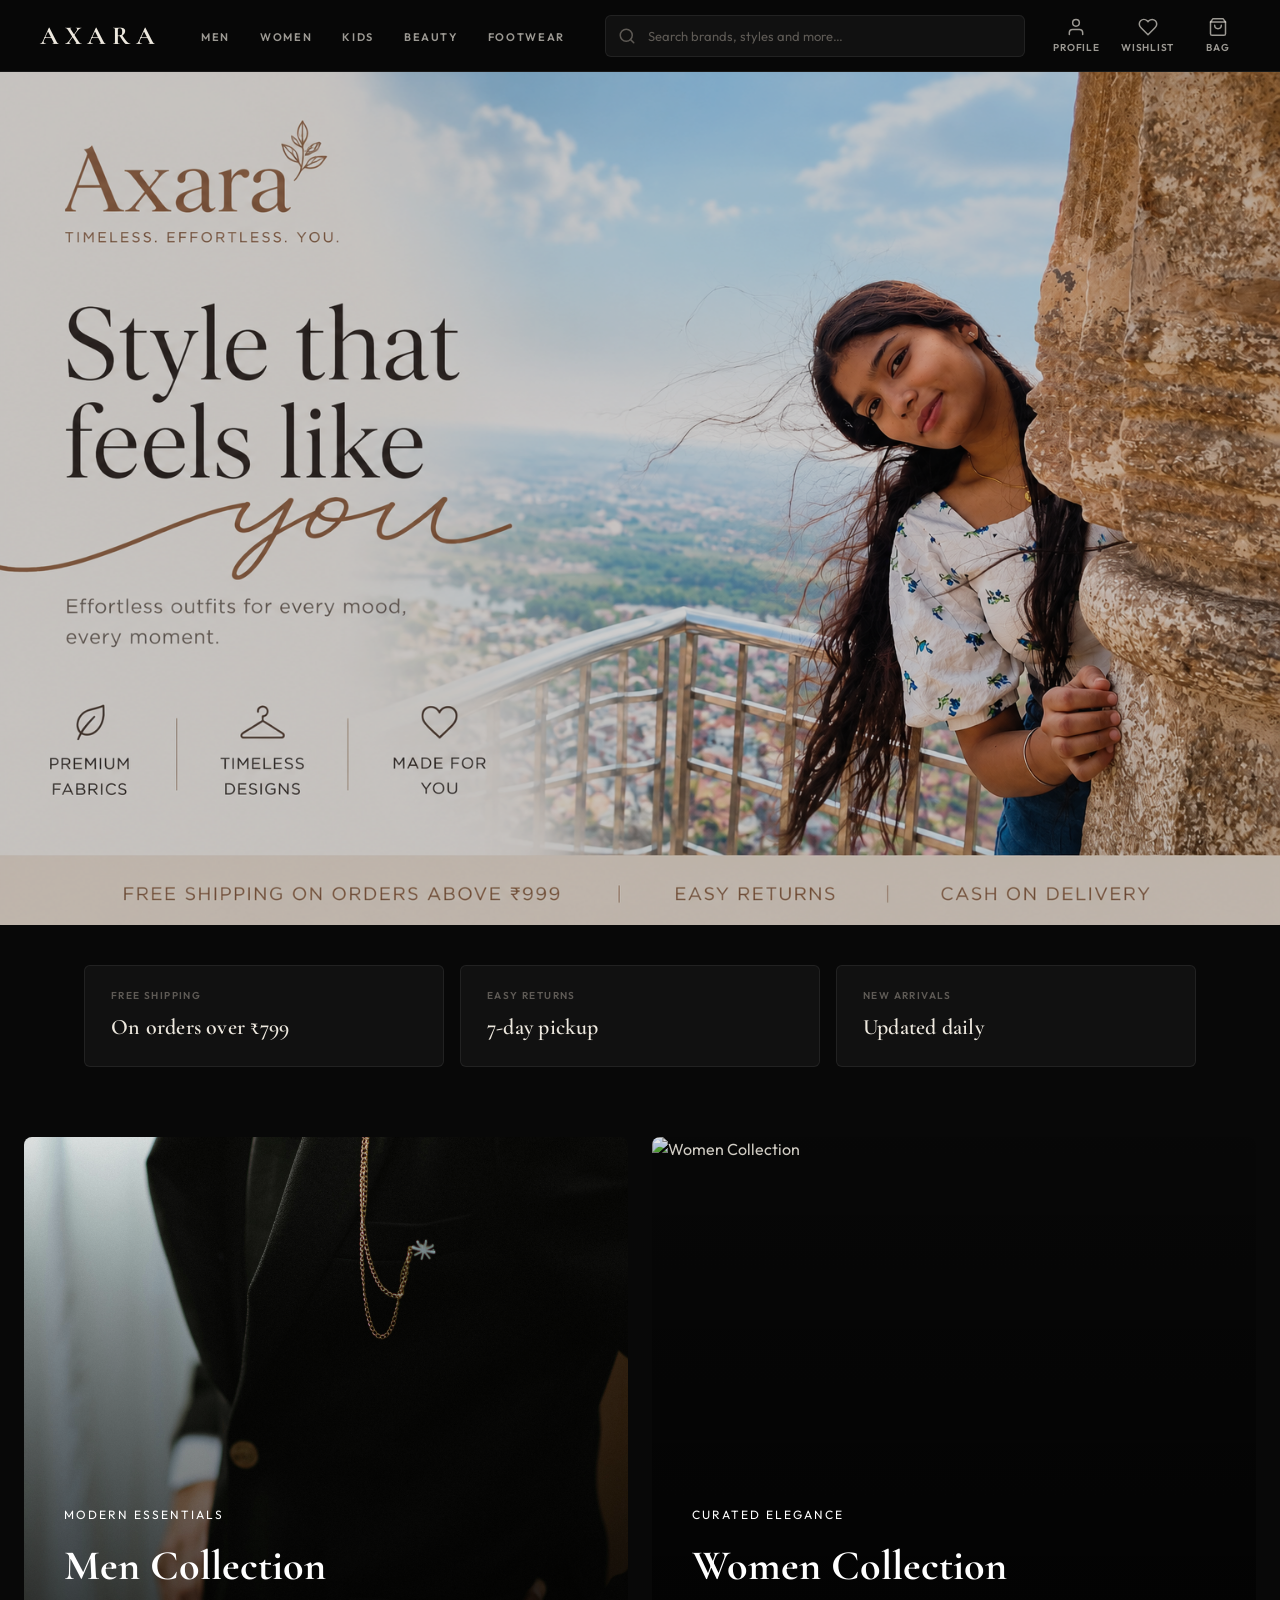
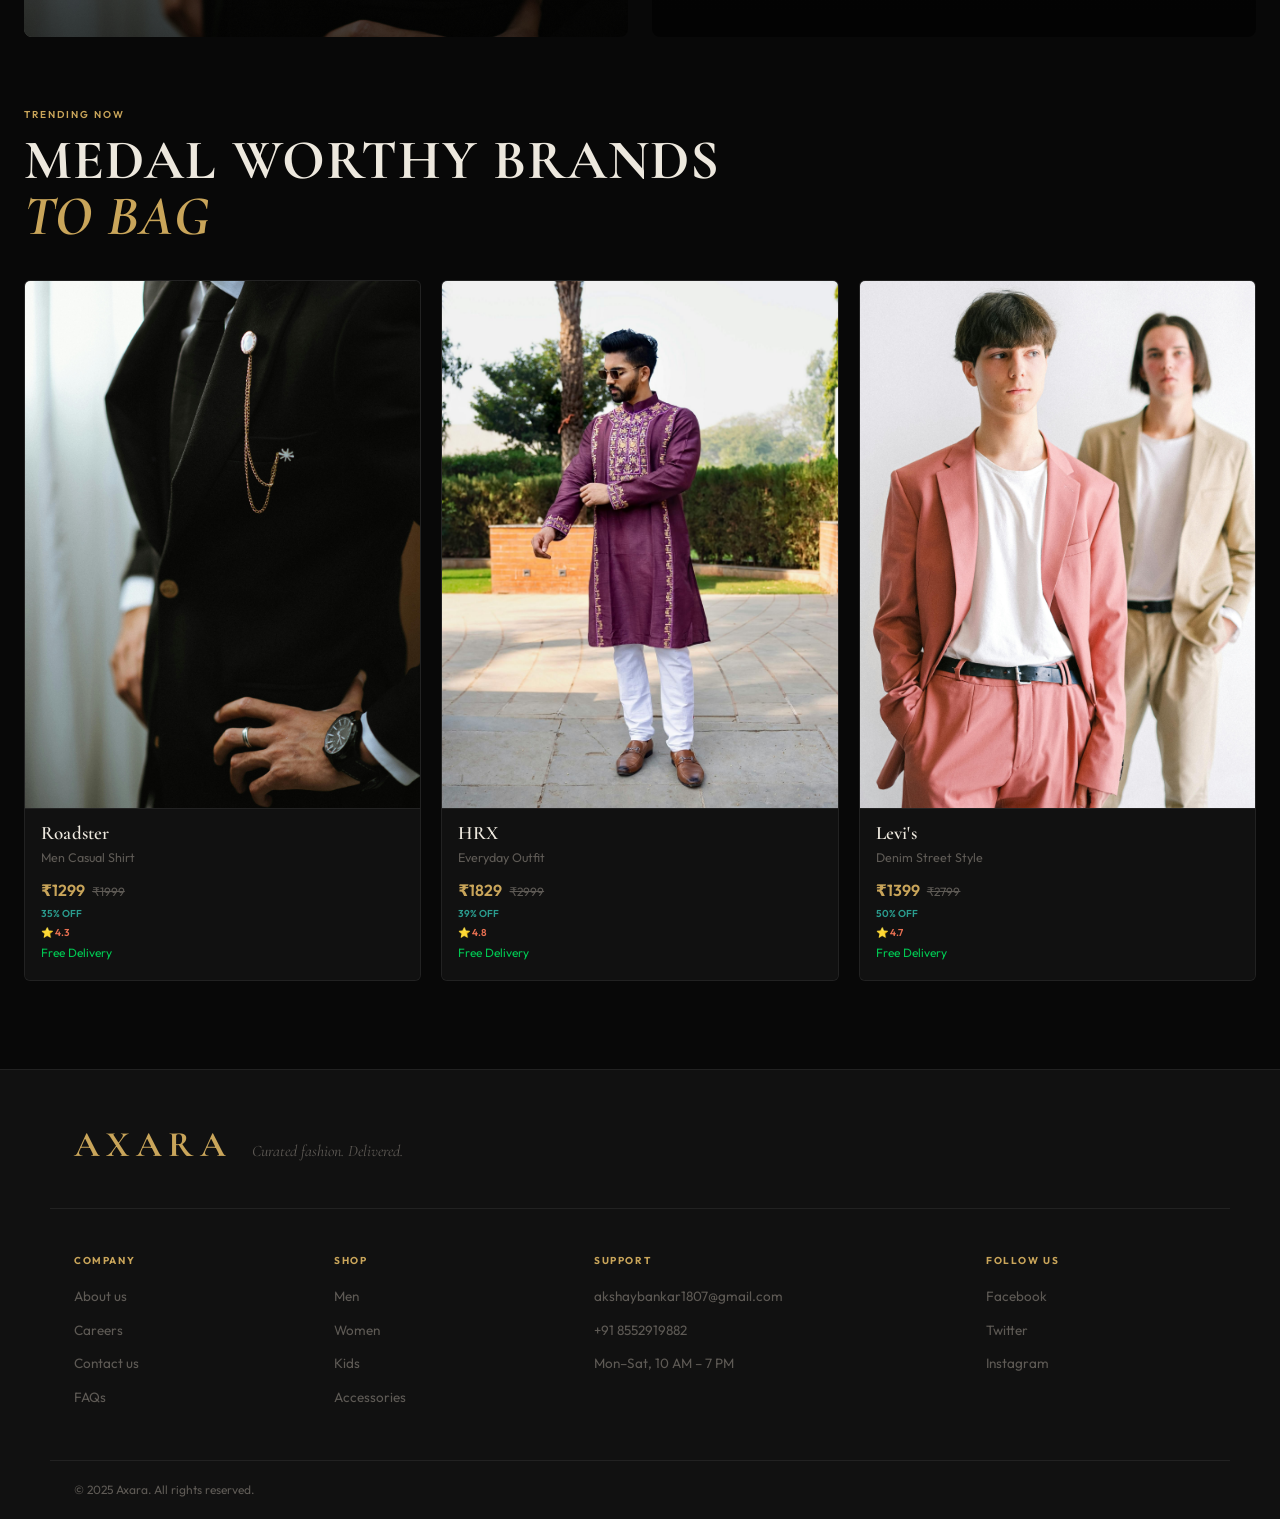
==== commit 475a6683: "Add search functionality" ====
--- a/index.html
+++ b/index.html
@@ -26,7 +26,8 @@
 
         <form class="search-bar" role="search">
             <svg class="search-icon" xmlns="http://www.w3.org/2000/svg" viewBox="0 0 24 24" fill="none" stroke="currentColor" stroke-width="2" stroke-linecap="round" stroke-linejoin="round"><circle cx="11" cy="11" r="8"/><path d="m21 21-4.35-4.35"/></svg>
-            <input type="search" placeholder="Search brands, styles and more…" class="search-input" aria-label="Search products">
+
+            <input type="search" placeholder="Search brands, styles and more…" class="search-input" aria-label="Search products" id="searchInput">
         </form>
 
         <div class="action-bar" aria-label="Account actions">
--- a/style.css
+++ b/style.css
@@ -764,4 +764,52 @@
     .footer-container {
         grid-template-columns: 1fr;
     }
+}
+.product-discount {
+    margin-top: 4px;
+    font-size: 10px;
+    font-weight: 600;
+    color: var(--accent-deal);
+}
+.product-rating {
+    margin-top: 4px;
+    font-size: 10px;
+    font-weight: 600;
+    color: var(--accent-hot);
+}
+.product-category{
+    margin-top: 6px;
+
+    font-size: 12px;
+    color: #888;
+}
+
+.delivery-text{
+    margin-top: 4px;
+
+    font-size: 12px;
+    color: #00c853;
+}
+
+.stock-status{
+    margin-top: 4px;
+
+    font-size: 12px;
+    font-weight: 600;
+}
+
+.product-badge{
+    position: absolute;
+    top: 14px;
+    left: 14px;
+
+    background: crimson;
+    color: white;
+
+    padding: 5px 10px;
+
+    border-radius: 4px;
+
+    font-size: 11px;
+    font-weight: 600;
 }
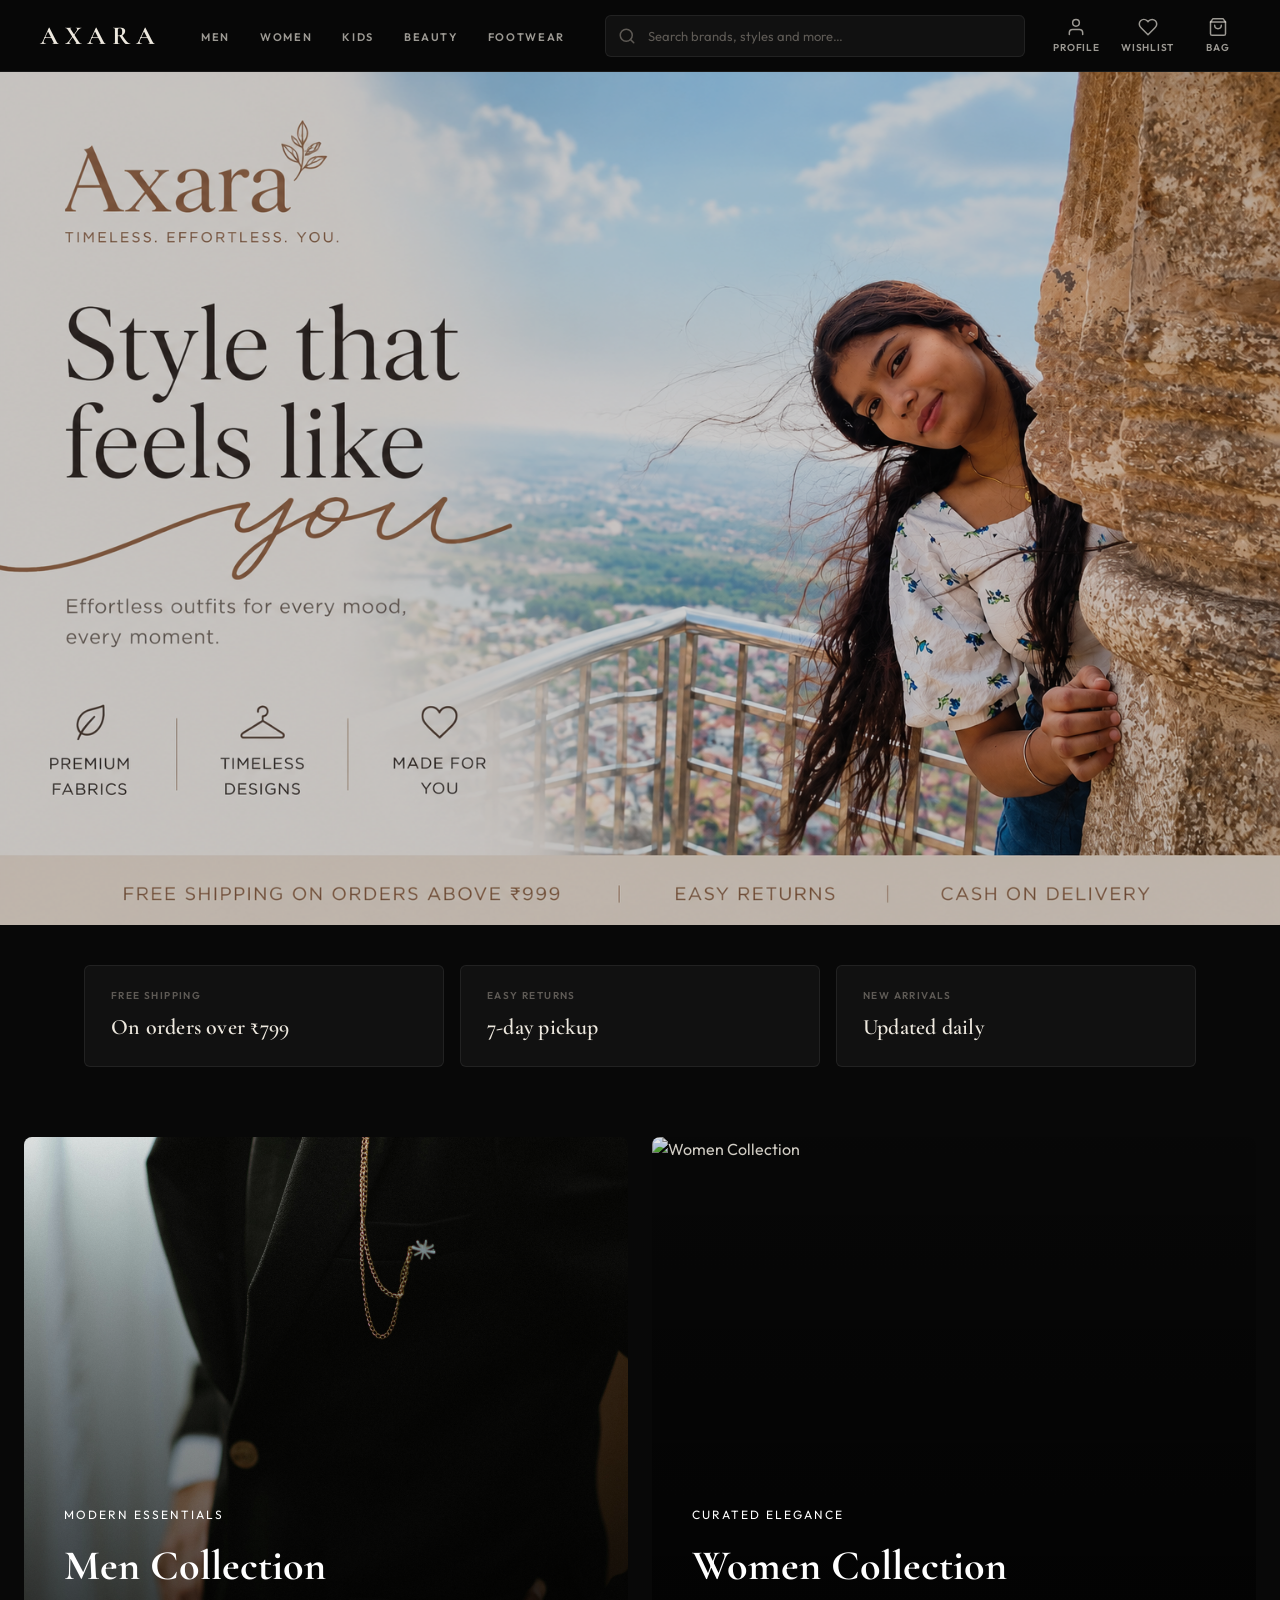
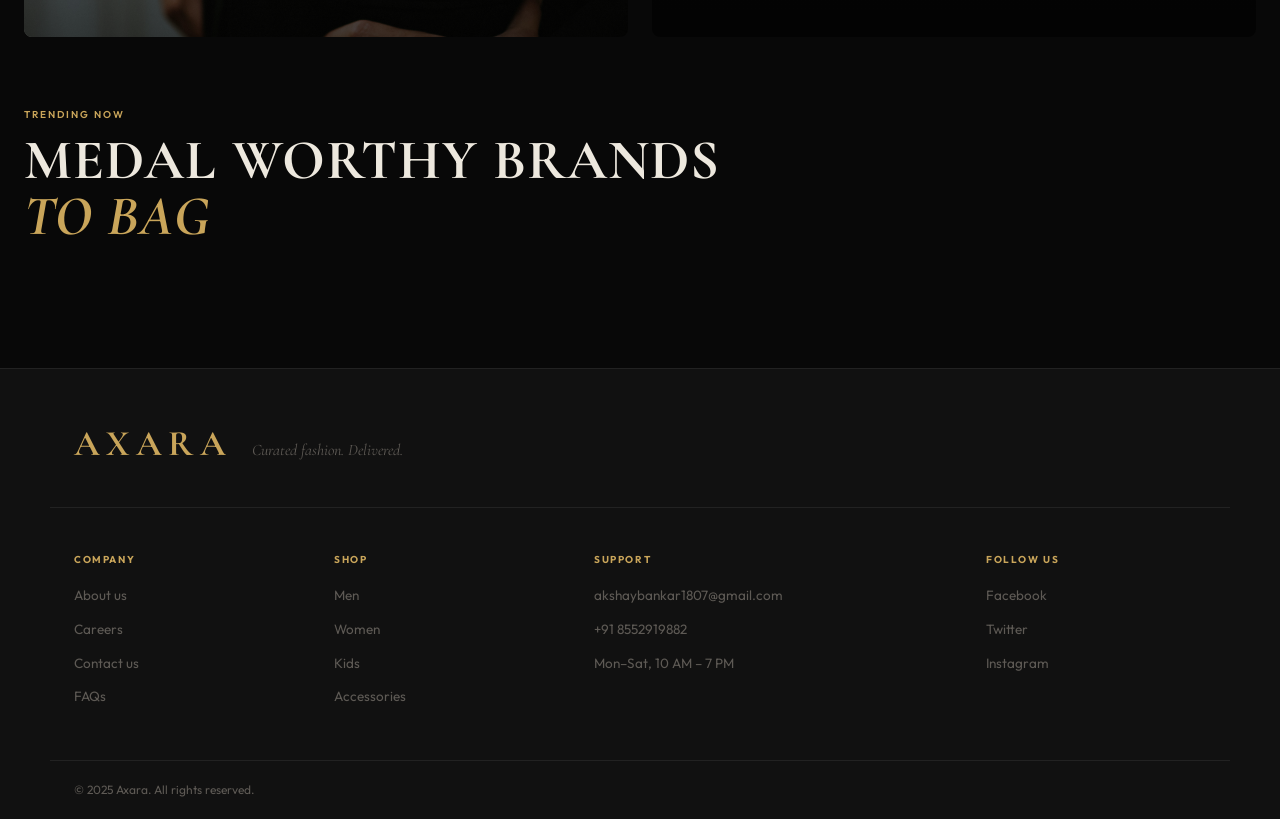
==== commit 95c91bb2: "Add bag functionality" ====
--- a/index.html
+++ b/index.html
@@ -26,7 +26,7 @@
 
         <form class="search-bar" role="search">
             <svg class="search-icon" xmlns="http://www.w3.org/2000/svg" viewBox="0 0 24 24" fill="none" stroke="currentColor" stroke-width="2" stroke-linecap="round" stroke-linejoin="round"><circle cx="11" cy="11" r="8"/><path d="m21 21-4.35-4.35"/></svg>
-
+            
             <input type="search" placeholder="Search brands, styles and more…" class="search-input" aria-label="Search products" id="searchInput">
         </form>
 
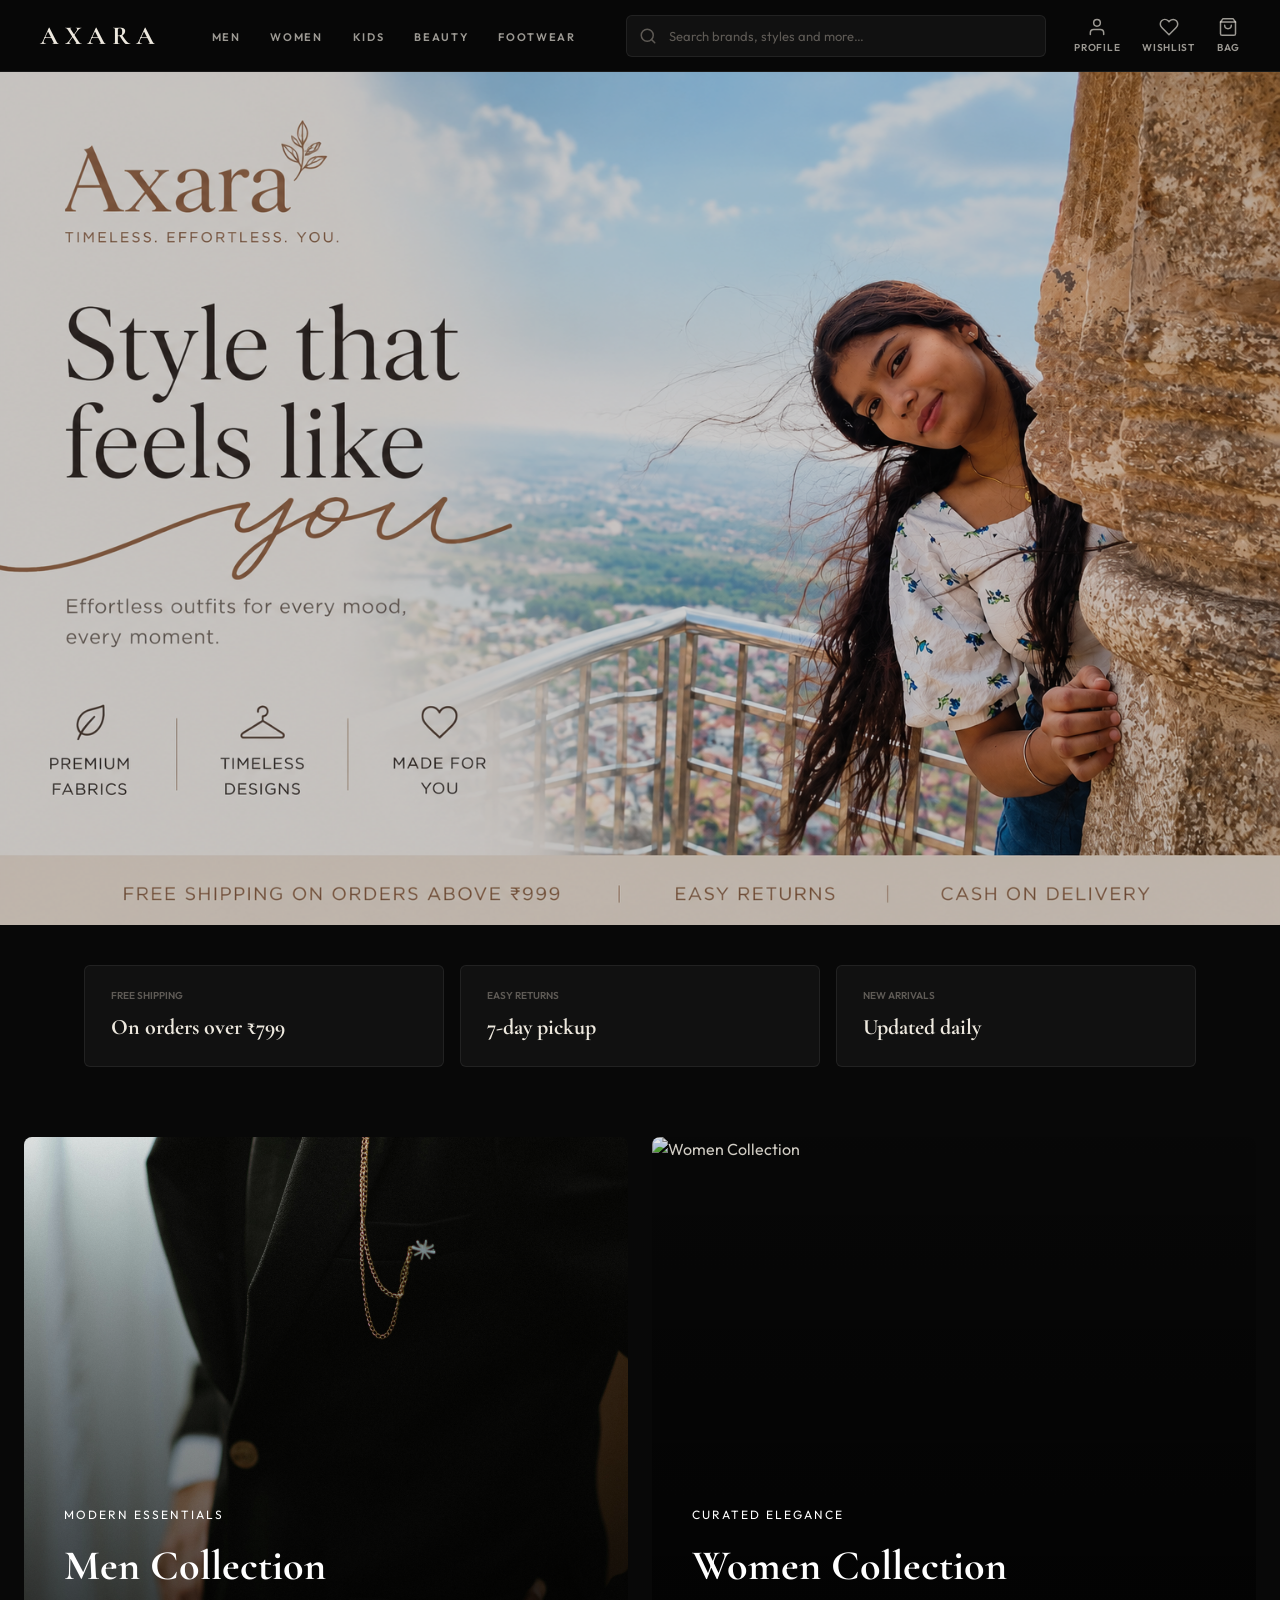
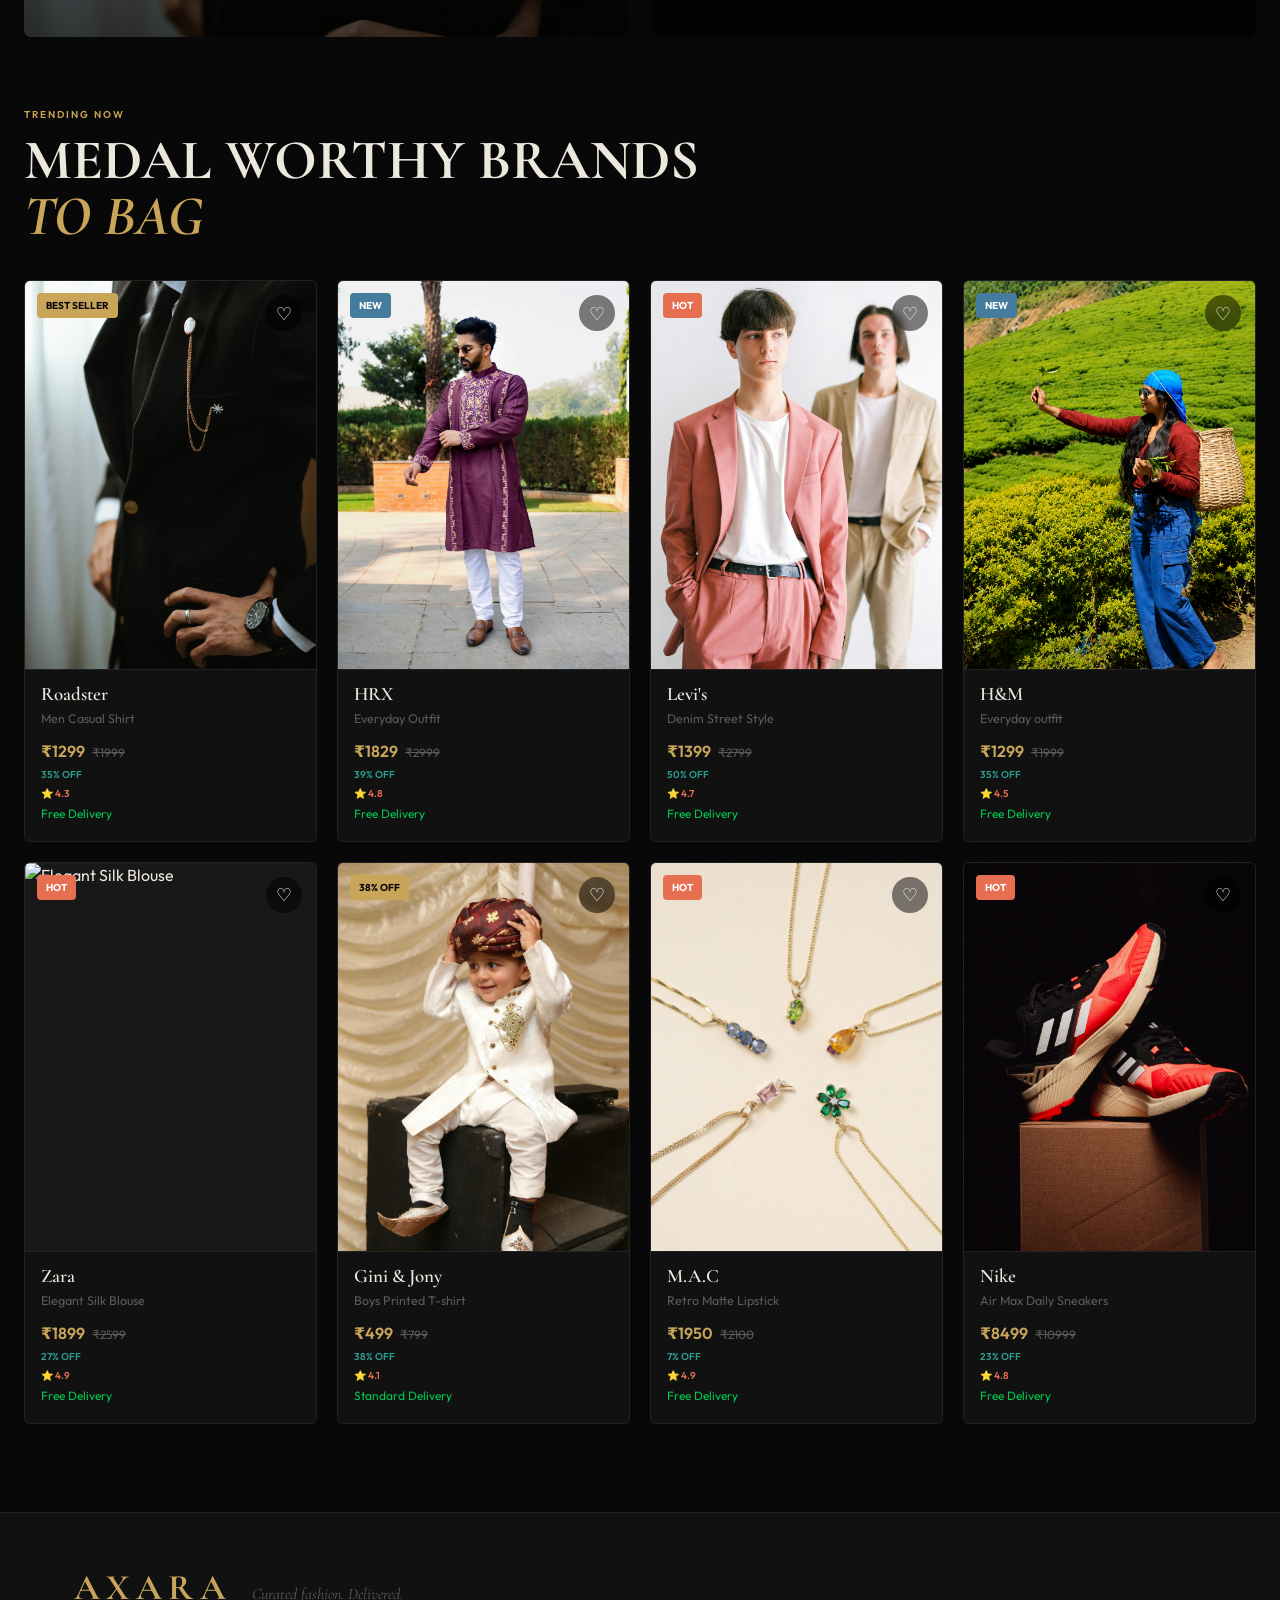
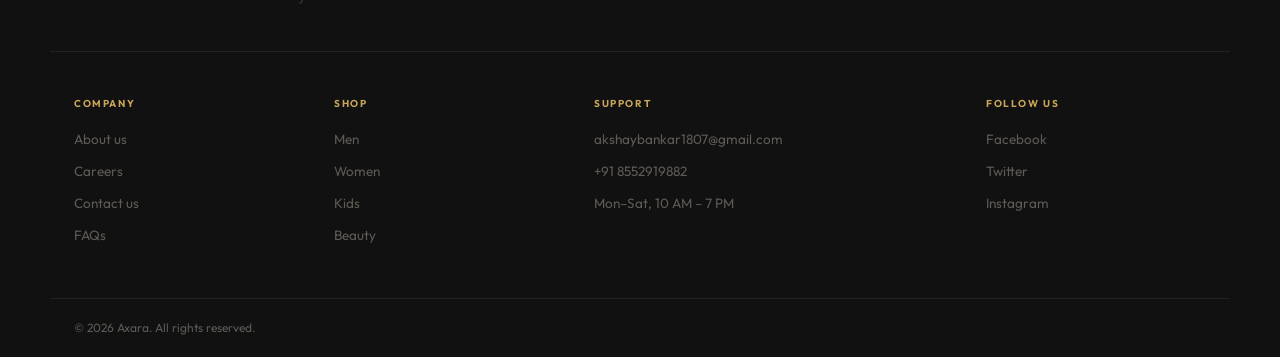
==== commit 23ce4582: "Structured all html files" ====
--- a/index.html
+++ b/index.html
@@ -12,10 +12,9 @@
 <body>
 
     <header class="site-header">
-        <a class="logo-link" href="#" aria-label="Axara home">
+        <a class="logo-link" href="index.html" aria-label="Axara home">
             <span class="logo-text">AXARA</span>
         </a>
-
         <nav class="nav-bar" aria-label="Main navigation">
             <a href="men.html">Men</a>
             <a href="women.html">Women</a>
@@ -23,13 +22,11 @@
             <a href="beauty.html">Beauty</a>
             <a href="footwear.html">Footwear</a>
         </nav>
-
-        <form class="search-bar" role="search">
+        <form class="search-bar" role="search" onsubmit="event.preventDefault();">
+            <label for="searchInput" class="sr-only">Search products</label>
             <svg class="search-icon" xmlns="http://www.w3.org/2000/svg" viewBox="0 0 24 24" fill="none" stroke="currentColor" stroke-width="2" stroke-linecap="round" stroke-linejoin="round"><circle cx="11" cy="11" r="8"/><path d="m21 21-4.35-4.35"/></svg>
-            
-            <input type="search" placeholder="Search brands, styles and more…" class="search-input" aria-label="Search products" id="searchInput">
+            <input type="search" id="searchInput" placeholder="Search brands, styles and more…" class="search-input" aria-label="Search products">
         </form>
-
         <div class="action-bar" aria-label="Account actions">
             <a class="action-container" href="#">
                 <svg class="action-icon" xmlns="http://www.w3.org/2000/svg" viewBox="0 0 24 24" fill="none" stroke="currentColor" stroke-width="1.8" stroke-linecap="round" stroke-linejoin="round"><path d="M20 21v-2a4 4 0 0 0-4-4H8a4 4 0 0 0-4 4v2"/><circle cx="12" cy="7" r="4"/></svg>
@@ -47,98 +44,46 @@
     </header>
 
     <main>
-
         <section class="hero">
             <img class="banner-image" src="Assets/banner.png" alt="Axara fashion sale — new season arrivals">
-
         </section>
 
         <section class="category-strip" aria-label="Shopping highlights">
-            <div class="strip-item">
-                <span>Free shipping</span>
-                <strong>On orders over ₹799</strong>
+            <div class="strip-item"><span>Free shipping</span><strong>On orders over ₹799</strong></div>
+            <div class="strip-item"><span>Easy returns</span><strong>7-day pickup</strong></div>
+            <div class="strip-item"><span>New arrivals</span><strong>Updated daily</strong></div>
+        </section>
+
+        <section class="featured-categories">
+            <div class="category-card">
+                <img src="Assets/men/men-1.jpg" alt="Men Collection">
+                <div class="category-content"><p>Modern Essentials</p><h3>Men Collection</h3></div>
             </div>
-            <div class="strip-item">
-                <span>Easy returns</span>
-                <strong>7-day pickup</strong>
-            </div>
-            <div class="strip-item">
-                <span>New arrivals</span>
-                <strong>Updated daily</strong>
+            <div class="category-card">
+                <img src="Assets/women/women-10.jpg" alt="Women Collection">
+                <div class="category-content"><p>Curated Elegance</p><h3>Women Collection</h3></div>
             </div>
         </section>
 
-        <section class="featured-categories">
-
-            <div class="category-card">
-                <img src="Assets/men/men-1.jpg" alt="Men Collection">
-
-                <div class="category-content">
-                    <p>Modern Essentials</p>
-                    <h3>Men Collection</h3>
-                </div>
-            </div>
-
-            <div class="category-card">
-                <img src="Assets/women/women-10.jpg" alt="Women Collection">
-
-                <div class="category-content">
-                    <p>Curated Elegance</p>
-                    <h3>Women Collection</h3>
-                </div>
-            </div>
-
-        </section>
         <section class="products-section" id="products">
             <div class="section-title">
                 <p class="eyebrow">Trending now</p>
                 <h2>Medal Worthy Brands<br><em>To Bag</em></h2>
             </div>
-
-            <div class="product-container" id="productContainer">
-
-            </div>
+            <div class="product-container" id="productContainer" data-category="Featured"></div>
         </section>
-
     </main>
 
     <footer>
-        <div class="footer-top">
-            <span class="footer-brand">AXARA</span>
-            <p>Curated fashion. Delivered.</p>
+        <div class="footer-top"><span class="footer-brand">AXARA</span><p>Curated fashion. Delivered.</p></div>
+        <div class="footer-container">
+            <div class="footer-column"><h3>Company</h3><a href="#">About us</a><a href="#">Careers</a><a href="#">Contact us</a><a href="#">FAQs</a></div>
+            <div class="footer-column"><h3>Shop</h3><a href="men.html">Men</a><a href="women.html">Women</a><a href="kids.html">Kids</a><a href="beauty.html">Beauty</a></div>
+            <div class="footer-column"><h3>Support</h3><p>akshaybankar1807@gmail.com</p><p>+91 8552919882</p><p>Mon–Sat, 10 AM – 7 PM</p></div>
+            <div class="footer-column"><h3>Follow Us</h3><a href="#">Facebook</a><a href="#">Twitter</a><a href="#">Instagram</a></div>
         </div>
-        <div class="footer-container">
-            <div class="footer-column">
-                <h3>Company</h3>
-                <a href="#">About us</a>
-                <a href="#">Careers</a>
-                <a href="#">Contact us</a>
-                <a href="#">FAQs</a>
-            </div>
-            <div class="footer-column">
-                <h3>Shop</h3>
-                <a href="#">Men</a>
-                <a href="#">Women</a>
-                <a href="#">Kids</a>
-                <a href="#">Accessories</a>
-            </div>
-            <div class="footer-column">
-                <h3>Support</h3>
-                <p>akshaybankar1807@gmail.com</p>
-                <p>+91 8552919882</p>
-                <p>Mon–Sat, 10 AM – 7 PM</p>
-            </div>
-            <div class="footer-column">
-                <h3>Follow Us</h3>
-                <a href="#">Facebook</a>
-                <a href="#">Twitter</a>
-                <a href="#">Instagram</a>
-            </div>
-        </div>
-        <div class="footer-bottom">
-            <p>© 2025 Axara. All rights reserved.</p>
-        </div>
+        <div class="footer-bottom"><p>© 2026 Axara. All rights reserved.</p></div>
     </footer>
-<script src="products.js"></script>
+    <script src="products.js"></script>
 </body>
 </html>
--- a/style.css
+++ b/style.css
@@ -2,43 +2,43 @@
 @import url('https://fonts.googleapis.com/css2?family=Cormorant+Garamond:ital,wght@0,400;0,600;0,700;1,400;1,600&family=Outfit:wght@300;400;500;600;700&display=swap');
 
 /* ── Reset ─────────────────────────────────────── */
-*, *::before, *::after {
-    margin: 0;
+*, *::before, *::after { margin: 0; padding: 0; box-sizing: border-box; }
+html { scroll-behavior: smooth; }
+
+/* Accessibility Utility */
+.sr-only {
+    position: absolute;
+    width: 1px;
+    height: 1px;
     padding: 0;
-    box-sizing: border-box;
+    margin: -1px;
+    overflow: hidden;
+    clip: rect(0, 0, 0, 0);
+    white-space: nowrap;
+    border-width: 0;
 }
-
-html { scroll-behavior: smooth; }
 
 /* ── Design Tokens ─────────────────────────────── */
 :root {
-    --bg:           #080808;
-    --surface:      #111111;
-    --surface-2:    #181818;
-    --surface-3:    #222222;
-    --border:       rgba(255, 255, 255, 0.07);
+    --bg: #080808;
+    --surface: #111111;
+    --surface-2: #181818;
+    --border: rgba(255, 255, 255, 0.07);
     --border-hover: rgba(201, 165, 90, 0.38);
-
-    --gold:         #c9a55a;
-    --gold-light:   #dfc07e;
-    --gold-bg:      rgba(201, 165, 90, 0.10);
-
-    --cream:        #ede8de;
-    --cream-dim:    rgba(237, 232, 222, 0.65);
-    --muted:        #5e5a55;
-
-    --accent:       #e8365d;
-    --accent-deal:  #2a9d8f;
-    --accent-new:   #457b9d;
-    --accent-hot:   #e76f51;
-
-    --radius:       6px;
-    --radius-sm:    4px;
-    --tx:           0.28s cubic-bezier(0.4, 0, 0.2, 1);
-    --tx-slow:      0.5s cubic-bezier(0.4, 0, 0.2, 1);
-
-    --ff-display:   'Cormorant Garamond', Georgia, serif;
-    --ff-body:      'Outfit', system-ui, sans-serif;
+    --gold: #c9a55a;
+    --gold-light: #dfc07e;
+    --cream: #ede8de;
+    --cream-dim: rgba(237, 232, 222, 0.65);
+    --muted: #5e5a55;
+    --accent-deal: #2a9d8f;
+    --accent-new: #457b9d;
+    --accent-hot: #e76f51;
+    --radius: 6px;
+    --radius-sm: 4px;
+    --tx: 0.28s cubic-bezier(0.4, 0, 0.2, 1);
+    --tx-slow: 0.5s cubic-bezier(0.4, 0, 0.2, 1);
+    --ff-display: 'Cormorant Garamond', Georgia, serif;
+    --ff-body: 'Outfit', system-ui, sans-serif;
 }
 
 /* ── Base ──────────────────────────────────────── */
@@ -48,768 +48,124 @@
     color: var(--cream);
     line-height: 1.5;
     -webkit-font-smoothing: antialiased;
-    -moz-osx-font-smoothing: grayscale;
 }
-
-a {
-    color: inherit;
-    text-decoration: none;
-}
-
-img {
-    display: block;
-    max-width: 100%;
-}
+a { color: inherit; text-decoration: none; }
+img { display: block; max-width: 100%; }
 
 /* ── Header ────────────────────────────────────── */
 .site-header {
-    position: sticky;
-    top: 0;
-    z-index: 100;
-    display: grid;
+    position: sticky; top: 0; z-index: 100; display: grid;
     grid-template-columns: auto minmax(300px, 1fr) minmax(240px, 420px) auto;
-    align-items: center;
-    gap: 28px;
-    min-height: 72px;
-    padding: 0 40px;
-    background: rgba(8, 8, 8, 0.92);
-    border-bottom: 1px solid var(--border);
+    align-items: center; gap: 28px; min-height: 72px; padding: 0 40px;
+    background: rgba(8, 8, 8, 0.92); border-bottom: 1px solid var(--border);
     backdrop-filter: blur(16px);
-    -webkit-backdrop-filter: blur(16px);
 }
+.logo-link { display: inline-flex; align-items: center; text-decoration: none; }
+.logo-text { font-family: var(--ff-display); font-size: 26px; font-weight: 700; letter-spacing: 0.22em; color: var(--cream); transition: color var(--tx); }
+.logo-link:hover .logo-text { color: var(--gold); }
+.nav-bar { display: flex; align-items: center; justify-content: center; gap: 30px; }
+.nav-bar a { position: relative; padding: 26px 0 22px; font-family: var(--ff-body); font-size: 11px; font-weight: 600; letter-spacing: 0.15em; text-transform: uppercase; color: var(--cream-dim); transition: color var(--tx); }
+.nav-bar a:hover { color: var(--cream); }
+.nav-bar a::after { content: ''; position: absolute; left: 0; right: 0; bottom: 0; height: 2px; background: var(--gold); transform: scaleX(0); transition: transform var(--tx); }
+.nav-bar a:hover::after { transform: scaleX(1); }
+.search-bar { display: flex; align-items: center; height: 42px; background: var(--surface); border: 1px solid var(--border); border-radius: var(--radius); transition: border-color var(--tx), background var(--tx); overflow: hidden; }
+.search-bar:focus-within { border-color: var(--gold); background: var(--surface-2); }
+.search-icon { width: 42px; height: 42px; padding: 12px; color: var(--muted); flex-shrink: 0; transition: color var(--tx); }
+.search-bar:focus-within .search-icon { color: var(--gold); }
+.search-input { flex: 1; min-width: 0; height: 100%; border: 0; outline: 0; background: transparent; color: var(--cream); font-family: var(--ff-body); font-size: 13px; padding-right: 14px; }
+.search-input::placeholder { color: var(--muted); }
+.action-bar { display: flex; align-items: center; gap: 22px; }
+.action-container { display: flex; flex-direction: column; align-items: center; gap: 3px; font-size: 10px; font-weight: 600; letter-spacing: 0.07em; text-transform: uppercase; color: var(--cream-dim); cursor: pointer; }
+.action-container:hover { color: var(--gold); }
+.action-icon { width: 20px; height: 20px; flex-shrink: 0; }
 
-.logo-link {
-    display: inline-flex;
-    align-items: center;
-    text-decoration: none;
-}
+/* ── Hero & Categories ─────────────────────────── */
+.hero { position: relative; min-height: 500px; overflow: hidden; background: var(--surface); }
+.banner-image { width: 100%; min-height: 500px; object-fit: cover; opacity: 0.8; }
+.category-strip { display: grid; grid-template-columns: repeat(3, 1fr); gap: 16px; max-width: 1160px; margin: 40px auto 0; padding: 0 24px; }
+.strip-item { padding: 22px 26px; background: var(--surface); border: 1px solid var(--border); border-radius: var(--radius); }
+.strip-item:hover { border-color: var(--border-hover); background: var(--surface-2); }
+.category-strip span { display: block; font-size: 10px; font-weight: 600; text-transform: uppercase; color: var(--muted); margin-bottom: 8px; }
+.category-strip strong { font-family: var(--ff-display); font-size: 22px; color: var(--cream); }
+.featured-categories { max-width: 1280px; margin: 70px auto; padding: 0 24px; display: grid; grid-template-columns: 1fr 1fr; gap: 24px; }
+.category-card { position: relative; overflow: hidden; border-radius: 8px; cursor: pointer; }
+.category-card img { width: 100%; height: 500px; object-fit: cover; transition: transform 0.5s ease; }
+.category-card::after { content: ""; position: absolute; inset: 0; background: linear-gradient(to top, rgba(0,0,0,0.65), rgba(0,0,0,0.1)); }
+.category-card:hover img { transform: scale(1.05); }
+.category-content { position: absolute; bottom: 40px; left: 40px; z-index: 2; color: white; }
+.category-content p { font-size: 12px; letter-spacing: 2px; text-transform: uppercase; }
+.category-content h3 { font-size: 42px; margin-top: 10px; font-family: var(--ff-display); }
 
-.logo-text {
-    font-family: var(--ff-display);
-    font-size: 26px;
-    font-weight: 700;
-    letter-spacing: 0.22em;
-    color: var(--cream);
-    transition: color var(--tx);
-}
+/* ── Product Section ───────────────────────────── */
+.products-section { max-width: 1280px; margin: 64px auto 88px; padding: 0 24px; }
+.section-title { margin-bottom: 36px; }
+.eyebrow { font-size: 10px; font-weight: 600; letter-spacing: 0.2em; text-transform: uppercase; color: var(--gold); }
+.section-title h2 { margin-top: 10px; font-family: var(--ff-display); font-size: clamp(34px, 4.5vw, 56px); color: var(--cream); text-transform: uppercase; line-height: 1; }
+.section-title h2 em { font-style: italic; color: var(--gold); }
+.product-container { display: grid; grid-template-columns: repeat(auto-fit, minmax(260px, 1fr)); gap: 20px; }
 
-.logo-link:hover .logo-text { color: var(--gold); }
-
-.nav-bar {
-    display: flex;
-    align-items: center;
-    justify-content: center;
-    gap: 30px;
-}
-
-.nav-bar a {
-    position: relative;
-    padding: 26px 0 22px;
-    font-family: var(--ff-body);
-    font-size: 11px;
-    font-weight: 600;
-    letter-spacing: 0.15em;
-    text-transform: uppercase;
-    color: var(--cream-dim);
-    transition: color var(--tx);
-}
-
-.nav-bar a:hover { color: var(--cream); }
-
-.nav-bar a::after {
-    content: '';
-    position: absolute;
-    left: 0;
-    right: 0;
-    bottom: 0;
-    height: 2px;
-    background: var(--gold);
-    border-radius: 2px;
-    transform: scaleX(0);
-    transform-origin: center;
-    transition: transform var(--tx);
-}
-
-.nav-bar a:hover::after { transform: scaleX(1); }
-
-.search-bar {
-    display: flex;
-    align-items: center;
-    height: 42px;
-    background: var(--surface);
-    border: 1px solid var(--border);
-    border-radius: var(--radius);
-    transition: border-color var(--tx), background var(--tx);
-    overflow: hidden;
-}
-
-.search-bar:focus-within {
-    border-color: var(--gold);
-    background: var(--surface-2);
-}
-
-.search-icon {
-    width: 42px;
-    height: 42px;
-    padding: 12px;
-    color: var(--muted);
-    flex-shrink: 0;
-    transition: color var(--tx);
-}
-
-.search-bar:focus-within .search-icon { color: var(--gold); }
-
-.search-input {
-    flex: 1;
-    min-width: 0;
-    height: 100%;
-    border: 0;
-    outline: 0;
-    background: transparent;
-    color: var(--cream);
-    font-family: var(--ff-body);
-    font-size: 13px;
-    font-weight: 400;
-    padding-right: 14px;
-}
-
-.search-input::placeholder { color: var(--muted); }
-
-.action-bar {
-    display: flex;
-    align-items: center;
-    gap: 22px;
-}
-
-.action-container {
-    display: flex;
-    flex-direction: column;
-    align-items: center;
-    gap: 3px;
-    font-size: 10px;
-    font-weight: 600;
-    letter-spacing: 0.07em;
-    text-transform: uppercase;
-    color: var(--cream-dim);
-    transition: color var(--tx);
-    cursor: pointer;
-    min-width: 44px;
-}
-
-.action-container:hover { color: var(--gold); }
-
-.action-icon {
-    width: 20px;
-    height: 20px;
-    color: inherit;
-    transition: color var(--tx);
-    flex-shrink: 0;
-}
-
-/* ── Hero ──────────────────────────────────────── */
-.hero {
-    position: relative;
-    min-height: 500px;
-    overflow: hidden;
-    background: var(--surface);
-}
-
-.banner-image {
-    width: 100%;
-    min-height: 500px;
-    display: block;
-    object-fit: cover;
-    opacity: 0.8;
-}
-
-.hero-overlay {
-    position: absolute;
-    inset: 0;
-    display: flex;
-    flex-direction: column;
-    justify-content: center;
-    padding: 0 80px;
-    background: linear-gradient(
-        105deg,
-        rgba(8, 8, 8, 0.72) 0%,
-        rgba(8, 8, 8, 0.35) 55%,
-        transparent 100%
-    );
-}
-
-.hero-eyebrow {
-    font-size: 11px;
-    font-weight: 600;
-    letter-spacing: 0.22em;
-    text-transform: uppercase;
-    color: var(--gold);
-    margin-bottom: 14px;
-}
-
-.hero-title {
-    font-family: var(--ff-display);
-    font-size: clamp(52px, 8vw, 96px);
-    font-weight: 700;
-    font-style: italic;
-    color: var(--cream);
-    line-height: 0.95;
-    letter-spacing: -0.01em;
-    margin-bottom: 32px;
-}
-
-.hero-cta {
-    display: inline-flex;
-    align-items: center;
-    gap: 10px;
-    padding: 14px 28px;
-    background: var(--gold);
-    color: #080808;
-    font-family: var(--ff-body);
-    font-size: 11px;
-    font-weight: 700;
-    letter-spacing: 0.14em;
-    text-transform: uppercase;
-    border-radius: var(--radius-sm);
-    width: fit-content;
-    transition: background var(--tx), transform var(--tx);
-}
-
-.hero-cta:hover {
-    background: var(--gold-light);
-    transform: translateX(4px);
-}
-
-.hero-cta::after {
-    content: '→';
-    font-size: 14px;
-}
-
-/* ── Category Strip ─────────────────────────────── */
-.category-strip {
-    display: grid;
-    grid-template-columns: repeat(3, 1fr);
-    gap: 16px;
-    max-width: 1160px;
-    margin: 40px auto 0;
-    padding: 0 24px;
-}
-
-.strip-item {
-    padding: 22px 26px;
-    background: var(--surface);
-    border: 1px solid var(--border);
-    border-radius: var(--radius);
-    transition: border-color var(--tx), background var(--tx);
-    cursor: default;
-}
-
-.strip-item:hover {
-    border-color: var(--border-hover);
-    background: var(--surface-2);
-}
-
-.category-strip span {
-    display: block;
-    font-size: 10px;
-    font-weight: 600;
-    letter-spacing: 0.14em;
-    text-transform: uppercase;
-    color: var(--muted);
-    margin-bottom: 8px;
-}
-
-.category-strip strong {
-    display: block;
-    font-family: var(--ff-display);
-    font-size: 22px;
-    font-weight: 600;
-    color: var(--cream);
-    letter-spacing: 0.01em;
-}
-
-/* ── Featured Categories ────────────────────────── */
-.featured-categories {
-    max-width: 1280px;
-    margin: 70px auto;
-    padding: 0 24px;
-    display: grid;
-    grid-template-columns: 1fr 1fr;
-    gap: 24px;
-}
-
-.category-card {
-    position: relative;
-    overflow: hidden;
-    border-radius: 8px;
-    cursor: pointer;
-}
-
-.category-card img {
-    width: 100%;
-    height: 500px;
-    object-fit: cover;
-    transition: transform 0.5s ease;
-}
-
-.category-card::after {
-    content: "";
-    position: absolute;
-    inset: 0;
-    background: linear-gradient(
-        to top,
-        rgba(0,0,0,0.65),
-        rgba(0,0,0,0.1)
-    );
-}
-
-.category-card:hover img { transform: scale(1.05); }
-
-.category-content {
-    position: absolute;
-    bottom: 40px;
-    left: 40px;
-    z-index: 2;
-    color: white;
-}
-
-.category-content p {
-    font-size: 12px;
-    letter-spacing: 2px;
-    text-transform: uppercase;
-}
-
-.category-content h3 {
-    font-size: 42px;
-    margin-top: 10px;
-    font-family: var(--ff-display);
-}
-
-/* ── Products Section ───────────────────────────── */
-.products-section {
-    max-width: 1280px;
-    margin: 64px auto 88px;
-    padding: 0 24px;
-}
-
-.section-title { margin-bottom: 36px; }
-
-.eyebrow {
-    font-size: 10px;
-    font-weight: 600;
-    letter-spacing: 0.2em;
-    text-transform: uppercase;
-    color: var(--gold);
-}
-
-.section-title h2 {
-    margin-top: 10px;
-    font-family: var(--ff-display);
-    font-size: clamp(34px, 4.5vw, 56px);
-    font-weight: 700;
-    color: var(--cream);
-    letter-spacing: 0.02em;
-    line-height: 1.0;
-    text-transform: uppercase;
-}
-
-.section-title h2 em {
-    font-style: italic;
-    color: var(--gold);
-}
-
-/* ── Product Grid ───────────────────────────────── */
-.product-container {
-    display: grid;
-    grid-template-columns: repeat(auto-fit, minmax(260px, 1fr));
-    gap: 20px;
-}
-
-/* ── Product Card ───────────────────────────────── */
-.product-card {
-    position: relative;
-    background: var(--surface);
-    border: 1px solid var(--border);
-    border-radius: var(--radius);
-    overflow: hidden;
-    cursor: pointer;
-    transition: transform var(--tx), border-color var(--tx), box-shadow var(--tx);
-    animation: cardReveal 0.55s ease both;
-}
-
-.product-card:nth-child(1)  { animation-delay: 0.04s; }
-.product-card:nth-child(2)  { animation-delay: 0.09s; }
-.product-card:nth-child(3)  { animation-delay: 0.14s; }
-.product-card:nth-child(4)  { animation-delay: 0.19s; }
-.product-card:nth-child(5)  { animation-delay: 0.24s; }
-.product-card:nth-child(6)  { animation-delay: 0.29s; }
-.product-card:nth-child(7)  { animation-delay: 0.34s; }
-.product-card:nth-child(8)  { animation-delay: 0.39s; }
-.product-card:nth-child(9)  { animation-delay: 0.44s; }
-.product-card:nth-child(10) { animation-delay: 0.49s; }
-.product-card:nth-child(11) { animation-delay: 0.54s; }
-.product-card:nth-child(12) { animation-delay: 0.59s; }
-
-@keyframes cardReveal {
-    from { opacity: 0; transform: translateY(22px); }
-    to   { opacity: 1; transform: translateY(0); }
-}
-
-.product-card:hover {
-    transform: translateY(-7px);
-    border-color: var(--border-hover);
-    box-shadow:
-        0 22px 52px rgba(0, 0, 0, 0.6),
-        0 0 0 1px rgba(201, 165, 90, 0.14);
-}
-
-.card-image-wrap {
-    overflow: hidden;
-    background: var(--surface-2);
-}
-
-.product-card img {
-    width: 100%;
-    aspect-ratio: 3 / 4;
-    object-fit: cover;
-    display: block;
-    background: var(--surface-2);
-    transition: transform var(--tx-slow);
-}
-
+/* ── Product Card ──────────────────────────────── */
+.product-card { position: relative; background: var(--surface); border: 1px solid var(--border); border-radius: var(--radius); overflow: hidden; transition: transform var(--tx), border-color var(--tx), box-shadow var(--tx); animation: cardReveal 0.55s ease both; }
+@keyframes cardReveal { from { opacity: 0; transform: translateY(22px); } to { opacity: 1; transform: translateY(0); } }
+.product-card:hover { transform: translateY(-7px); border-color: var(--border-hover); box-shadow: 0 22px 52px rgba(0,0,0,0.6), 0 0 0 1px rgba(201,165,90,0.14); }
+.card-image-wrap { overflow: hidden; background: var(--surface-2); }
+.product-card img { width: 100%; aspect-ratio: 3/4; object-fit: cover; transition: transform var(--tx-slow); }
 .product-card:hover img { transform: scale(1.05); }
-
-.discount-badge {
-    position: absolute;
-    top: 12px;
-    left: 12px;
-    z-index: 2;
-    padding: 5px 9px;
-    background: var(--gold);
-    color: #080808;
-    border-radius: var(--radius-sm);
-    font-family: var(--ff-body);
-    font-size: 10px;
-    font-weight: 700;
-    letter-spacing: 0.08em;
-    text-transform: uppercase;
-}
-
+.discount-badge { position: absolute; top: 12px; left: 12px; z-index: 2; padding: 5px 9px; background: var(--gold); color: #080808; border-radius: var(--radius-sm); font-size: 10px; font-weight: 700; text-transform: uppercase; }
 .discount-badge.deal { background: var(--accent-deal); color: #fff; }
-.discount-badge.new  { background: var(--accent-new);  color: #fff; }
-.discount-badge.hot  { background: var(--accent-hot);  color: #fff; }
-
-.product-details {
-    padding: 14px 16px 18px;
-    background: var(--surface);
-    border-top: 1px solid var(--border);
-}
-
-.product-brand {
-    font-family: var(--ff-display);
-    font-size: 19px;
-    font-weight: 600;
-    color: var(--cream);
-    letter-spacing: 0.01em;
-    line-height: 1.1;
-}
-
-.product-name {
-    margin-top: 4px;
-    font-size: 12.5px;
-    font-weight: 400;
-    color: var(--muted);
-    white-space: nowrap;
-    overflow: hidden;
-    text-overflow: ellipsis;
-}
-
-.product-price {
-    margin-top: 11px;
-    font-size: 16px;
-    font-weight: 600;
-    color: var(--gold);
-    display: flex;
-    align-items: baseline;
-    gap: 7px;
-}
-
-.product-price span {
-    font-size: 12px;
-    font-weight: 400;
-    color: var(--muted);
-    text-decoration: line-through;
-}
-
-.card-overlay {
-    position: absolute;
-    left: 16px;
-    right: 16px;
-    bottom: 110px;
-    opacity: 0;
-    transform: translateY(20px);
-    transition: 0.3s ease;
-}
-
-.product-card:hover .card-overlay {
-    opacity: 1;
-    transform: translateY(0);
-}
-
-.card-overlay button {
-    width: 100%;
-    padding: 12px;
-    border: none;
-    border-radius: 4px;
-    background-color: var(--gold);
-    color: black;
-    font-weight: 600;
-    cursor: pointer;
-}
-
-.wishlist-icon {
-    position: absolute;
-    top: 14px;
-    right: 14px;
-    width: 36px;
-    height: 36px;
-    display: flex;
-    align-items: center;
-    justify-content: center;
-    background: rgba(0,0,0,0.5);
-    backdrop-filter: blur(4px);
-    border-radius: 50%;
-    color: white;
-    font-size: 18px;
-    z-index: 3;
-    transition: 0.3s ease;
-}
-
-.wishlist-icon:hover {
-    background: var(--gold);
-    color: black;
-}
+.discount-badge.new { background: var(--accent-new); color: #fff; }
+.discount-badge.hot { background: var(--accent-hot); color: #fff; }
+.product-details { padding: 14px 16px 18px; background: var(--surface); border-top: 1px solid var(--border); }
+.product-brand { font-family: var(--ff-display); font-size: 19px; font-weight: 600; color: var(--cream); line-height: 1.1; }
+.product-name { margin-top: 4px; font-size: 12.5px; color: var(--muted); white-space: nowrap; overflow: hidden; text-overflow: ellipsis; }
+.product-price { margin-top: 11px; font-size: 16px; font-weight: 600; color: var(--gold); display: flex; align-items: baseline; gap: 7px; }
+.product-price span { font-size: 12px; font-weight: 400; color: var(--muted); text-decoration: line-through; }
+.product-discount { margin-top: 4px; font-size: 10px; font-weight: 600; color: var(--accent-deal); }
+.product-rating { margin-top: 4px; font-size: 10px; font-weight: 600; color: var(--accent-hot); }
+.delivery-text { margin-top: 4px; font-size: 12px; color: #00c853; }
+.card-overlay { position: absolute; left: 16px; right: 16px; bottom: 110px; opacity: 0; transform: translateY(20px); transition: 0.3s ease; }
+.product-card:hover .card-overlay { opacity: 1; transform: translateY(0); }
+.card-overlay button { width: 100%; padding: 12px; border: none; border-radius: 4px; background-color: var(--gold); color: black; font-weight: 600; cursor: pointer; }
+.wishlist-icon { position: absolute; top: 14px; right: 14px; width: 36px; height: 36px; display: flex; align-items: center; justify-content: center; background: rgba(0,0,0,0.5); backdrop-filter: blur(4px); border-radius: 50%; color: white; font-size: 18px; z-index: 3; transition: 0.3s ease; }
+.wishlist-icon:hover { background: var(--gold); color: black; }
 
 /* ── Footer ─────────────────────────────────────── */
-footer {
-    background: var(--surface);
-    border-top: 1px solid var(--border);
-}
-
-.footer-top {
-    max-width: 1180px;
-    margin: 0 auto;
-    padding: 48px 24px 0;
-    display: flex;
-    align-items: baseline;
-    gap: 20px;
-    border-bottom: 1px solid var(--border);
-    padding-bottom: 36px;
-}
-
-.footer-brand {
-    font-family: var(--ff-display);
-    font-size: 36px;
-    font-weight: 700;
-    letter-spacing: 0.18em;
-    color: var(--gold);
-}
-
-.footer-top p {
-    font-size: 13px;
-    color: var(--muted);
-    font-style: italic;
-    font-family: var(--ff-display);
-    font-size: 16px;
-}
-
-.footer-container {
-    display: grid;
-    grid-template-columns: 1fr 1fr 1.6fr 1fr;
-    gap: 40px;
-    max-width: 1180px;
-    margin: 0 auto;
-    padding: 44px 24px 52px;
-}
-
-.footer-column {
-    display: flex;
-    flex-direction: column;
-    gap: 12px;
-}
-
-.footer-column h3 {
-    margin-bottom: 6px;
-    font-family: var(--ff-body);
-    font-size: 10px;
-    font-weight: 700;
-    letter-spacing: 0.16em;
-    text-transform: uppercase;
-    color: var(--gold);
-}
-
-.footer-column a,
-.footer-column p {
-    font-size: 13.5px;
-    color: var(--muted);
-    line-height: 1.6;
-    transition: color var(--tx);
-}
-
+footer { background: var(--surface); border-top: 1px solid var(--border); }
+.footer-top { max-width: 1180px; margin: 0 auto; padding: 48px 24px 36px; display: flex; align-items: baseline; gap: 20px; border-bottom: 1px solid var(--border); }
+.footer-brand { font-family: var(--ff-display); font-size: 36px; font-weight: 700; letter-spacing: 0.18em; color: var(--gold); }
+.footer-top p { color: var(--muted); font-style: italic; font-family: var(--ff-display); font-size: 16px; }
+.footer-container { display: grid; grid-template-columns: 1fr 1fr 1.6fr 1fr; gap: 40px; max-width: 1180px; margin: 0 auto; padding: 44px 24px 52px; }
+.footer-column { display: flex; flex-direction: column; gap: 12px; }
+.footer-column h3 { font-size: 10px; font-weight: 700; letter-spacing: 0.16em; text-transform: uppercase; color: var(--gold); margin-bottom: 6px; }
+.footer-column a, .footer-column p { font-size: 13.5px; color: var(--muted); transition: color var(--tx); }
 .footer-column a:hover { color: var(--cream); }
-
-.footer-bottom {
-    max-width: 1180px;
-    margin: 0 auto;
-    padding: 20px 24px;
-    border-top: 1px solid var(--border);
-    display: flex;
-    align-items: center;
-    justify-content: space-between;
-}
-
-.footer-bottom p {
-    font-size: 12px;
-    color: var(--muted);
-}
+.footer-bottom { max-width: 1180px; margin: 0 auto; padding: 20px 24px; border-top: 1px solid var(--border); display: flex; justify-content: space-between; }
+.footer-bottom p { font-size: 12px; color: var(--muted); }
 
 /* ── Responsive ─────────────────────────────────── */
 @media (max-width: 1100px) {
-    .site-header {
-        grid-template-columns: auto 1fr auto;
-        gap: 16px;
-        padding: 10px 24px;
-    }
-
-    .nav-bar {
-        order: 4;
-        grid-column: 1 / -1;
-        justify-content: flex-start;
-        gap: 22px;
-        overflow-x: auto;
-        padding-bottom: 6px;
-        scrollbar-width: none;
-    }
-
+    .site-header { grid-template-columns: auto 1fr auto; gap: 16px; padding: 10px 24px; }
+    .nav-bar { order: 4; grid-column: 1 / -1; justify-content: flex-start; gap: 22px; overflow-x: auto; padding-bottom: 6px; scrollbar-width: none; }
     .nav-bar::-webkit-scrollbar { display: none; }
-
-    .nav-bar a {
-        padding: 10px 0 14px;
-        white-space: nowrap;
-    }
-
+    .nav-bar a { padding: 10px 0 14px; white-space: nowrap; }
     .search-bar { grid-column: 2; }
-
-    .product-container {
-        grid-template-columns: repeat(3, minmax(0, 1fr));
-    }
+    .product-container { grid-template-columns: repeat(3, minmax(0, 1fr)); }
 }
-
 @media (max-width: 760px) {
-    .site-header {
-        grid-template-columns: auto auto;
-        min-height: auto;
-        padding: 12px 16px;
-    }
-
+    .site-header { grid-template-columns: auto auto; padding: 12px 16px; }
     .logo-text { font-size: 22px; }
-
-    .search-bar {
-        order: 3;
-        grid-column: 1 / -1;
-    }
-
-    .action-bar {
-        justify-content: flex-end;
-        gap: 16px;
-    }
-
+    .search-bar { order: 3; grid-column: 1 / -1; }
+    .action-bar { justify-content: flex-end; gap: 16px; }
     .hero, .banner-image { min-height: 420px; }
-
     .hero-overlay { padding: 0 32px; }
-
-    .category-strip {
-        grid-template-columns: 1fr;
-        margin-top: 24px;
-        padding: 0 16px;
-    }
-    
-    .featured-categories {
-        grid-template-columns: 1fr;
-    }
-
-    .products-section {
-        margin-top: 46px;
-        padding: 0 16px;
-    }
-
-    .product-container {
-        grid-template-columns: repeat(2, minmax(0, 1fr));
-        gap: 14px 12px;
-    }
-
+    .category-strip, .featured-categories, .product-container { grid-template-columns: 1fr; gap: 14px; padding: 0 16px; margin-top: 24px; }
+    .product-container { grid-template-columns: repeat(2, minmax(0, 1fr)); }
     .footer-top { padding: 32px 16px 28px; flex-direction: column; gap: 6px; }
     .footer-container { grid-template-columns: 1fr 1fr; padding: 32px 16px; }
     .footer-bottom { padding: 16px; }
 }
-
 @media (max-width: 460px) {
     .action-name { display: none; }
-
     .hero-title { font-size: 48px; }
-
-    .product-container {
-        grid-template-columns: 1fr;
-    }
-
-    .footer-container {
-        grid-template-columns: 1fr;
-    }
-}
-.product-discount {
-    margin-top: 4px;
-    font-size: 10px;
-    font-weight: 600;
-    color: var(--accent-deal);
-}
-.product-rating {
-    margin-top: 4px;
-    font-size: 10px;
-    font-weight: 600;
-    color: var(--accent-hot);
-}
-.product-category{
-    margin-top: 6px;
-
-    font-size: 12px;
-    color: #888;
-}
-
-.delivery-text{
-    margin-top: 4px;
-
-    font-size: 12px;
-    color: #00c853;
-}
-
-.stock-status{
-    margin-top: 4px;
-
-    font-size: 12px;
-    font-weight: 600;
-}
-
-.product-badge{
-    position: absolute;
-    top: 14px;
-    left: 14px;
-
-    background: crimson;
-    color: white;
-
-    padding: 5px 10px;
-
-    border-radius: 4px;
-
-    font-size: 11px;
-    font-weight: 600;
+    .product-container, .footer-container { grid-template-columns: 1fr; }
 }
